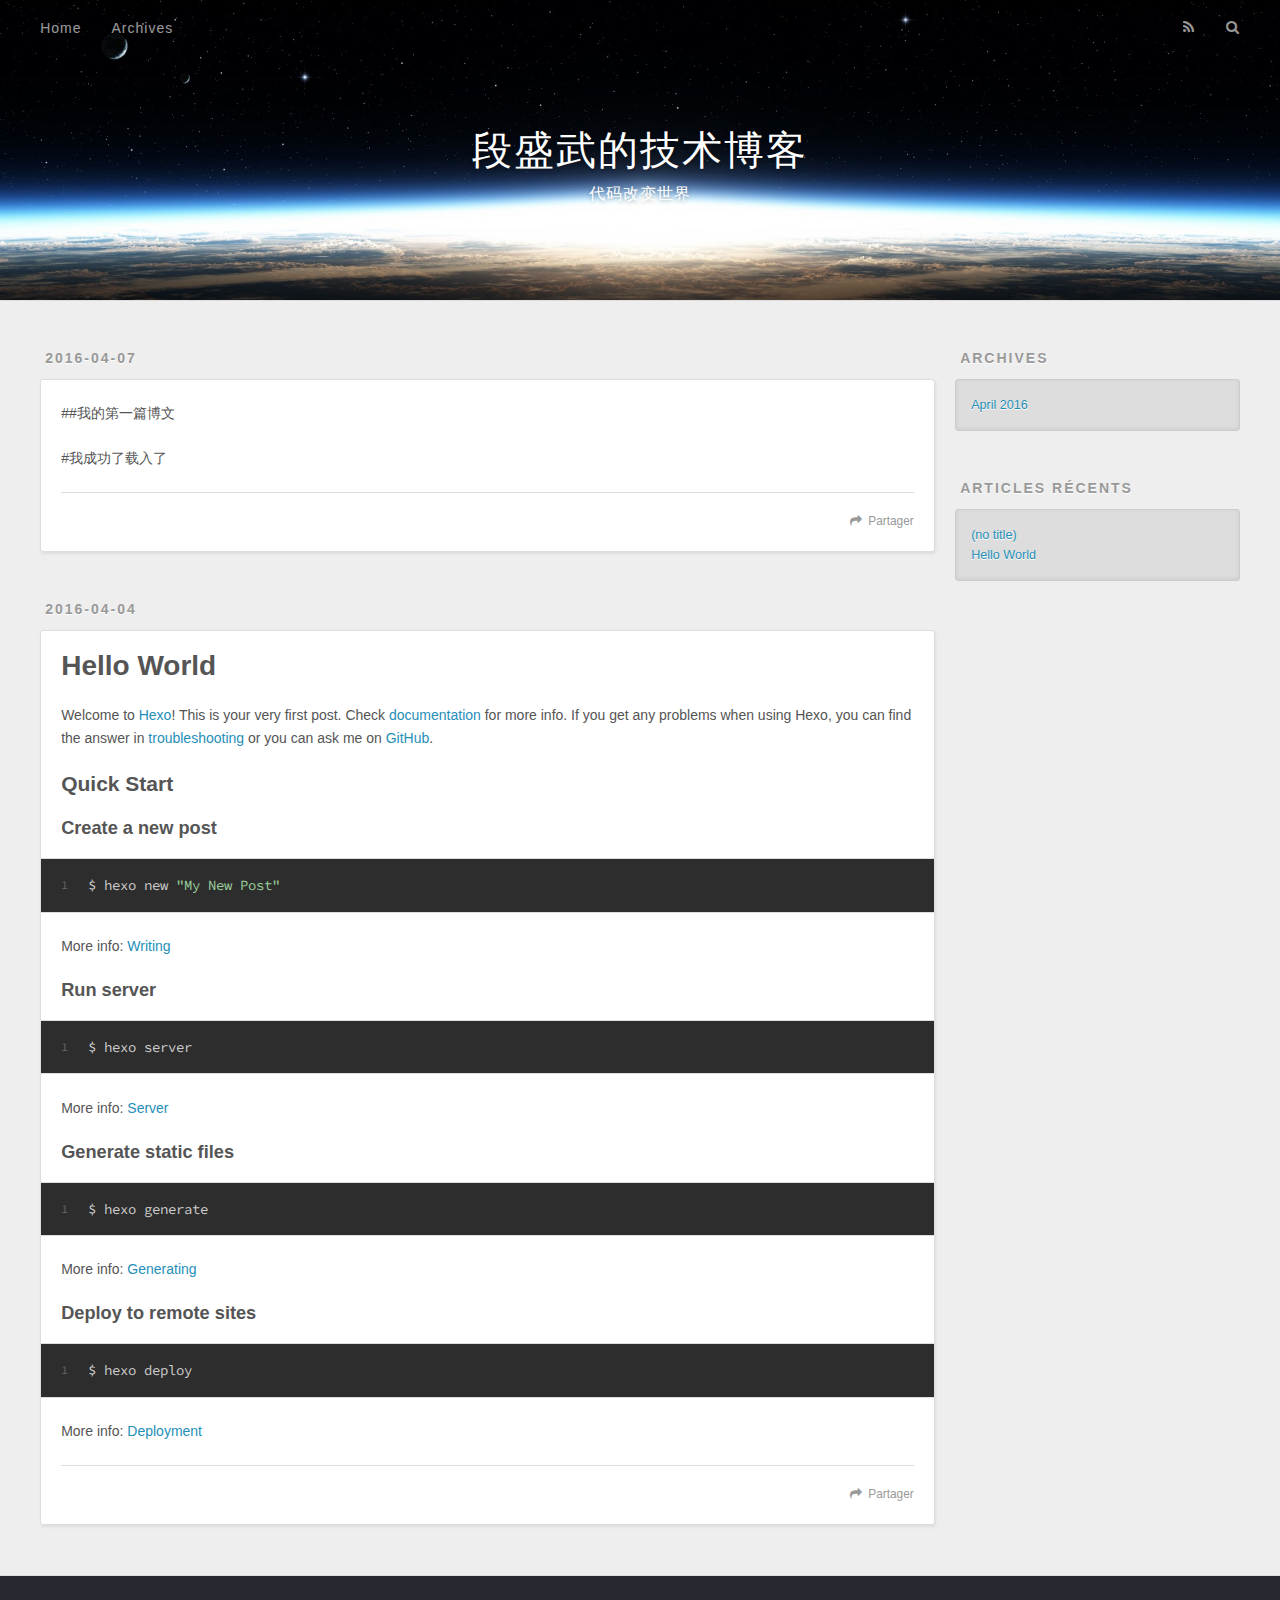
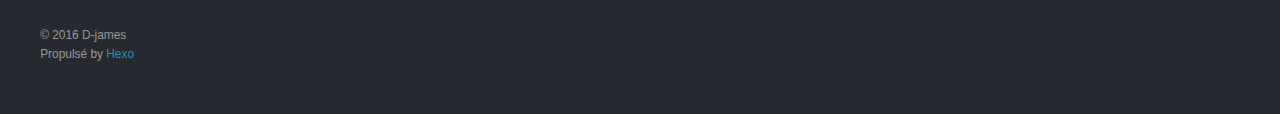
==== index.html @ ab286556 "Site updated: 2016-04-07 16:39:04" ====
<!DOCTYPE html>
<html>
<head>
  <meta charset="utf-8">
  
  <title>段盛武的技术博客</title>
  <meta name="viewport" content="width=device-width, initial-scale=1, maximum-scale=1">
  <meta name="description" content="Talk is cheap. Show me the code">
<meta property="og:type" content="website">
<meta property="og:title" content="段盛武的技术博客">
<meta property="og:url" content="http://yoursite.com/index.html">
<meta property="og:site_name" content="段盛武的技术博客">
<meta property="og:description" content="Talk is cheap. Show me the code">
<meta name="twitter:card" content="summary">
<meta name="twitter:title" content="段盛武的技术博客">
<meta name="twitter:description" content="Talk is cheap. Show me the code">
  
    <link rel="alternate" href="/atom.xml" title="段盛武的技术博客" type="application/atom+xml">
  
  
    <link rel="icon" href="/favicon.png">
  
  
    <link href="//fonts.googleapis.com/css?family=Source+Code+Pro" rel="stylesheet" type="text/css">
  
  <link rel="stylesheet" href="/css/style.css">
  

</head>

<body>
  <div id="container">
    <div id="wrap">
      <header id="header">
  <div id="banner"></div>
  <div id="header-outer" class="outer">
    <div id="header-title" class="inner">
      <h1 id="logo-wrap">
        <a href="/" id="logo">段盛武的技术博客</a>
      </h1>
      
        <h2 id="subtitle-wrap">
          <a href="/" id="subtitle">代码改变世界</a>
        </h2>
      
    </div>
    <div id="header-inner" class="inner">
      <nav id="main-nav">
        <a id="main-nav-toggle" class="nav-icon"></a>
        
          <a class="main-nav-link" href="/">Home</a>
        
          <a class="main-nav-link" href="/archives">Archives</a>
        
      </nav>
      <nav id="sub-nav">
        
          <a id="nav-rss-link" class="nav-icon" href="/atom.xml" title="Flux RSS"></a>
        
        <a id="nav-search-btn" class="nav-icon" title="Rechercher"></a>
      </nav>
      <div id="search-form-wrap">
        <form action="//google.com/search" method="get" accept-charset="UTF-8" class="search-form"><input type="search" name="q" results="0" class="search-form-input" placeholder="Search"><button type="submit" class="search-form-submit">&#xF002;</button><input type="hidden" name="sitesearch" value="http://yoursite.com"></form>
      </div>
    </div>
  </div>
</header>
      <div class="outer">
        <section id="main">
  
    <article id="post-my first" class="article article-type-post" itemscope itemprop="blogPost">
  <div class="article-meta">
    <a href="/2016/04/07/my first/" class="article-date">
  <time datetime="2016-04-07T06:33:28.000Z" itemprop="datePublished">2016-04-07</time>
</a>
    
  </div>
  <div class="article-inner">
    
    
    <div class="article-entry" itemprop="articleBody">
      
        <p>##我的第一篇博文</p>
<p>#我成功了载入了</p>

      
    </div>
    <footer class="article-footer">
      <a data-url="http://yoursite.com/2016/04/07/my first/" data-id="cimq0sgqo000183cnoxwefk7w" class="article-share-link">Partager</a>
      
      
    </footer>
  </div>
  
</article>


  
    <article id="post-hello-world" class="article article-type-post" itemscope itemprop="blogPost">
  <div class="article-meta">
    <a href="/2016/04/04/hello-world/" class="article-date">
  <time datetime="2016-04-04T15:07:35.000Z" itemprop="datePublished">2016-04-04</time>
</a>
    
  </div>
  <div class="article-inner">
    
    
      <header class="article-header">
        
  
    <h1 itemprop="name">
      <a class="article-title" href="/2016/04/04/hello-world/">Hello World</a>
    </h1>
  

      </header>
    
    <div class="article-entry" itemprop="articleBody">
      
        <p>Welcome to <a href="https://hexo.io/" target="_blank" rel="external">Hexo</a>! This is your very first post. Check <a href="https://hexo.io/docs/" target="_blank" rel="external">documentation</a> for more info. If you get any problems when using Hexo, you can find the answer in <a href="https://hexo.io/docs/troubleshooting.html" target="_blank" rel="external">troubleshooting</a> or you can ask me on <a href="https://github.com/hexojs/hexo/issues" target="_blank" rel="external">GitHub</a>.</p>
<h2 id="Quick-Start"><a href="#Quick-Start" class="headerlink" title="Quick Start"></a>Quick Start</h2><h3 id="Create-a-new-post"><a href="#Create-a-new-post" class="headerlink" title="Create a new post"></a>Create a new post</h3><figure class="highlight bash"><table><tr><td class="gutter"><pre><span class="line">1</span><br></pre></td><td class="code"><pre><span class="line">$ hexo new <span class="string">"My New Post"</span></span><br></pre></td></tr></table></figure>
<p>More info: <a href="https://hexo.io/docs/writing.html" target="_blank" rel="external">Writing</a></p>
<h3 id="Run-server"><a href="#Run-server" class="headerlink" title="Run server"></a>Run server</h3><figure class="highlight bash"><table><tr><td class="gutter"><pre><span class="line">1</span><br></pre></td><td class="code"><pre><span class="line">$ hexo server</span><br></pre></td></tr></table></figure>
<p>More info: <a href="https://hexo.io/docs/server.html" target="_blank" rel="external">Server</a></p>
<h3 id="Generate-static-files"><a href="#Generate-static-files" class="headerlink" title="Generate static files"></a>Generate static files</h3><figure class="highlight bash"><table><tr><td class="gutter"><pre><span class="line">1</span><br></pre></td><td class="code"><pre><span class="line">$ hexo generate</span><br></pre></td></tr></table></figure>
<p>More info: <a href="https://hexo.io/docs/generating.html" target="_blank" rel="external">Generating</a></p>
<h3 id="Deploy-to-remote-sites"><a href="#Deploy-to-remote-sites" class="headerlink" title="Deploy to remote sites"></a>Deploy to remote sites</h3><figure class="highlight bash"><table><tr><td class="gutter"><pre><span class="line">1</span><br></pre></td><td class="code"><pre><span class="line">$ hexo deploy</span><br></pre></td></tr></table></figure>
<p>More info: <a href="https://hexo.io/docs/deployment.html" target="_blank" rel="external">Deployment</a></p>

      
    </div>
    <footer class="article-footer">
      <a data-url="http://yoursite.com/2016/04/04/hello-world/" data-id="cimq0sgqi000083cn91x38r91" class="article-share-link">Partager</a>
      
      
    </footer>
  </div>
  
</article>


  

</section>
        
          <aside id="sidebar">
  
    

  
    

  
    
  
    
  <div class="widget-wrap">
    <h3 class="widget-title">Archives</h3>
    <div class="widget">
      <ul class="archive-list"><li class="archive-list-item"><a class="archive-list-link" href="/archives/2016/04/">April 2016</a></li></ul>
    </div>
  </div>


  
    
  <div class="widget-wrap">
    <h3 class="widget-title">Articles récents</h3>
    <div class="widget">
      <ul>
        
          <li>
            <a href="/2016/04/07/my first/">(no title)</a>
          </li>
        
          <li>
            <a href="/2016/04/04/hello-world/">Hello World</a>
          </li>
        
      </ul>
    </div>
  </div>

  
</aside>
        
      </div>
      <footer id="footer">
  
  <div class="outer">
    <div id="footer-info" class="inner">
      &copy; 2016 D-james<br>
      Propulsé by <a href="http://hexo.io/" target="_blank">Hexo</a>
    </div>
  </div>
</footer>
    </div>
    <nav id="mobile-nav">
  
    <a href="/" class="mobile-nav-link">Home</a>
  
    <a href="/archives" class="mobile-nav-link">Archives</a>
  
</nav>
    

<script src="//ajax.googleapis.com/ajax/libs/jquery/2.0.3/jquery.min.js"></script>


  <link rel="stylesheet" href="/fancybox/jquery.fancybox.css">
  <script src="/fancybox/jquery.fancybox.pack.js"></script>


<script src="/js/script.js"></script>

  </div>
</body>
</html>
---- css/style.css ----
body {
  width: 100%;
}
body:before,
body:after {
  content: "";
  display: table;
}
body:after {
  clear: both;
}
html,
body,
div,
span,
applet,
object,
iframe,
h1,
h2,
h3,
h4,
h5,
h6,
p,
blockquote,
pre,
a,
abbr,
acronym,
address,
big,
cite,
code,
del,
dfn,
em,
img,
ins,
kbd,
q,
s,
samp,
small,
strike,
strong,
sub,
sup,
tt,
var,
dl,
dt,
dd,
ol,
ul,
li,
fieldset,
form,
label,
legend,
table,
caption,
tbody,
tfoot,
thead,
tr,
th,
td {
  margin: 0;
  padding: 0;
  border: 0;
  outline: 0;
  font-weight: inherit;
  font-style: inherit;
  font-family: inherit;
  font-size: 100%;
  vertical-align: baseline;
}
body {
  line-height: 1;
  color: #000;
  background: #fff;
}
ol,
ul {
  list-style: none;
}
table {
  border-collapse: separate;
  border-spacing: 0;
  vertical-align: middle;
}
caption,
th,
td {
  text-align: left;
  font-weight: normal;
  vertical-align: middle;
}
a img {
  border: none;
}
input,
button {
  margin: 0;
  padding: 0;
}
input::-moz-focus-inner,
button::-moz-focus-inner {
  border: 0;
  padding: 0;
}
@font-face {
  font-family: FontAwesome;
  font-style: normal;
  font-weight: normal;
  src: url("fonts/fontawesome-webfont.eot?v=#4.0.3");
  src: url("fonts/fontawesome-webfont.eot?#iefix&v=#4.0.3") format("embedded-opentype"), url("fonts/fontawesome-webfont.woff?v=#4.0.3") format("woff"), url("fonts/fontawesome-webfont.ttf?v=#4.0.3") format("truetype"), url("fonts/fontawesome-webfont.svg#fontawesomeregular?v=#4.0.3") format("svg");
}
html,
body,
#container {
  height: 100%;
}
body {
  background: #eee;
  font: 14px "Helvetica Neue", Helvetica, Arial, sans-serif;
  -webkit-text-size-adjust: 100%;
}
.outer {
  max-width: 1220px;
  margin: 0 auto;
  padding: 0 20px;
}
.outer:before,
.outer:after {
  content: "";
  display: table;
}
.outer:after {
  clear: both;
}
.inner {
  display: inline;
  float: left;
  width: 98.33333333333333%;
  margin: 0 0.833333333333333%;
}
.left,
.alignleft {
  float: left;
}
.right,
.alignright {
  float: right;
}
.clear {
  clear: both;
}
#container {
  position: relative;
}
.mobile-nav-on {
  overflow: hidden;
}
#wrap {
  height: 100%;
  width: 100%;
  position: absolute;
  top: 0;
  left: 0;
  -webkit-transition: 0.2s ease-out;
  -moz-transition: 0.2s ease-out;
  -ms-transition: 0.2s ease-out;
  transition: 0.2s ease-out;
  z-index: 1;
  background: #eee;
}
.mobile-nav-on #wrap {
  left: 280px;
}
@media screen and (min-width: 768px) {
  #main {
    display: inline;
    float: left;
    width: 73.33333333333333%;
    margin: 0 0.833333333333333%;
  }
}
.article-date,
.article-category-link,
.archive-year,
.widget-title {
  text-decoration: none;
  text-transform: uppercase;
  letter-spacing: 2px;
  color: #999;
  margin-bottom: 1em;
  margin-left: 5px;
  line-height: 1em;
  text-shadow: 0 1px #fff;
  font-weight: bold;
}
.article-inner,
.archive-article-inner {
  background: #fff;
  -webkit-box-shadow: 1px 2px 3px #ddd;
  box-shadow: 1px 2px 3px #ddd;
  border: 1px solid #ddd;
  -webkit-border-radius: 3px;
  border-radius: 3px;
}
.article-entry h1,
.widget h1 {
  font-size: 2em;
}
.article-entry h2,
.widget h2 {
  font-size: 1.5em;
}
.article-entry h3,
.widget h3 {
  font-size: 1.3em;
}
.article-entry h4,
.widget h4 {
  font-size: 1.2em;
}
.article-entry h5,
.widget h5 {
  font-size: 1em;
}
.article-entry h6,
.widget h6 {
  font-size: 1em;
  color: #999;
}
.article-entry hr,
.widget hr {
  border: 1px dashed #ddd;
}
.article-entry strong,
.widget strong {
  font-weight: bold;
}
.article-entry em,
.widget em,
.article-entry cite,
.widget cite {
  font-style: italic;
}
.article-entry sup,
.widget sup,
.article-entry sub,
.widget sub {
  font-size: 0.75em;
  line-height: 0;
  position: relative;
  vertical-align: baseline;
}
.article-entry sup,
.widget sup {
  top: -0.5em;
}
.article-entry sub,
.widget sub {
  bottom: -0.2em;
}
.article-entry small,
.widget small {
  font-size: 0.85em;
}
.article-entry acronym,
.widget acronym,
.article-entry abbr,
.widget abbr {
  border-bottom: 1px dotted;
}
.article-entry ul,
.widget ul,
.article-entry ol,
.widget ol,
.article-entry dl,
.widget dl {
  margin: 0 20px;
  line-height: 1.6em;
}
.article-entry ul ul,
.widget ul ul,
.article-entry ol ul,
.widget ol ul,
.article-entry ul ol,
.widget ul ol,
.article-entry ol ol,
.widget ol ol {
  margin-top: 0;
  margin-bottom: 0;
}
.article-entry ul,
.widget ul {
  list-style: disc;
}
.article-entry ol,
.widget ol {
  list-style: decimal;
}
.article-entry dt,
.widget dt {
  font-weight: bold;
}
#header {
  height: 300px;
  position: relative;
  border-bottom: 1px solid #ddd;
}
#header:before,
#header:after {
  content: "";
  position: absolute;
  left: 0;
  right: 0;
  height: 40px;
}
#header:before {
  top: 0;
  background: -webkit-linear-gradient(rgba(0,0,0,0.2), transparent);
  background: -moz-linear-gradient(rgba(0,0,0,0.2), transparent);
  background: -ms-linear-gradient(rgba(0,0,0,0.2), transparent);
  background: linear-gradient(rgba(0,0,0,0.2), transparent);
}
#header:after {
  bottom: 0;
  background: -webkit-linear-gradient(transparent, rgba(0,0,0,0.2));
  background: -moz-linear-gradient(transparent, rgba(0,0,0,0.2));
  background: -ms-linear-gradient(transparent, rgba(0,0,0,0.2));
  background: linear-gradient(transparent, rgba(0,0,0,0.2));
}
#header-outer {
  height: 100%;
  position: relative;
}
#header-inner {
  position: relative;
  overflow: hidden;
}
#banner {
  position: absolute;
  top: 0;
  left: 0;
  width: 100%;
  height: 100%;
  background: url("images/banner.jpg") center #000;
  -webkit-background-size: cover;
  -moz-background-size: cover;
  background-size: cover;
  z-index: -1;
}
#header-title {
  text-align: center;
  height: 40px;
  position: absolute;
  top: 50%;
  left: 0;
  margin-top: -20px;
}
#logo,
#subtitle {
  text-decoration: none;
  color: #fff;
  font-weight: 300;
  text-shadow: 0 1px 4px rgba(0,0,0,0.3);
}
#logo {
  font-size: 40px;
  line-height: 40px;
  letter-spacing: 2px;
}
#subtitle {
  font-size: 16px;
  line-height: 16px;
  letter-spacing: 1px;
}
#subtitle-wrap {
  margin-top: 16px;
}
#main-nav {
  float: left;
  margin-left: -15px;
}
.nav-icon,
.main-nav-link {
  float: left;
  color: #fff;
  opacity: 0.6;
  text-decoration: none;
  text-shadow: 0 1px rgba(0,0,0,0.2);
  -webkit-transition: opacity 0.2s;
  -moz-transition: opacity 0.2s;
  -ms-transition: opacity 0.2s;
  transition: opacity 0.2s;
  display: block;
  padding: 20px 15px;
}
.nav-icon:hover,
.main-nav-link:hover {
  opacity: 1;
}
.nav-icon {
  font-family: FontAwesome;
  text-align: center;
  font-size: 14px;
  width: 14px;
  height: 14px;
  padding: 20px 15px;
  position: relative;
  cursor: pointer;
}
.main-nav-link {
  font-weight: 300;
  letter-spacing: 1px;
}
@media screen and (max-width: 479px) {
  .main-nav-link {
    display: none;
  }
}
#main-nav-toggle {
  display: none;
}
#main-nav-toggle:before {
  content: "\f0c9";
}
@media screen and (max-width: 479px) {
  #main-nav-toggle {
    display: block;
  }
}
#sub-nav {
  float: right;
  margin-right: -15px;
}
#nav-rss-link:before {
  content: "\f09e";
}
#nav-search-btn:before {
  content: "\f002";
}
#search-form-wrap {
  position: absolute;
  top: 15px;
  width: 150px;
  height: 30px;
  right: -150px;
  opacity: 0;
  -webkit-transition: 0.2s ease-out;
  -moz-transition: 0.2s ease-out;
  -ms-transition: 0.2s ease-out;
  transition: 0.2s ease-out;
}
#search-form-wrap.on {
  opacity: 1;
  right: 0;
}
@media screen and (max-width: 479px) {
  #search-form-wrap {
    width: 100%;
    right: -100%;
  }
}
.search-form {
  position: absolute;
  top: 0;
  left: 0;
  right: 0;
  background: #fff;
  padding: 5px 15px;
  -webkit-border-radius: 15px;
  border-radius: 15px;
  -webkit-box-shadow: 0 0 10px rgba(0,0,0,0.3);
  box-shadow: 0 0 10px rgba(0,0,0,0.3);
}
.search-form-input {
  border: none;
  background: none;
  color: #555;
  width: 100%;
  font: 13px "Helvetica Neue", Helvetica, Arial, sans-serif;
  outline: none;
}
.search-form-input::-webkit-search-results-decoration,
.search-form-input::-webkit-search-cancel-button {
  -webkit-appearance: none;
}
.search-form-submit {
  position: absolute;
  top: 50%;
  right: 10px;
  margin-top: -7px;
  font: 13px FontAwesome;
  border: none;
  background: none;
  color: #bbb;
  cursor: pointer;
}
.search-form-submit:hover,
.search-form-submit:focus {
  color: #777;
}
.article {
  margin: 50px 0;
}
.article-inner {
  overflow: hidden;
}
.article-meta:before,
.article-meta:after {
  content: "";
  display: table;
}
.article-meta:after {
  clear: both;
}
.article-date {
  float: left;
}
.article-category {
  float: left;
  line-height: 1em;
  color: #ccc;
  text-shadow: 0 1px #fff;
  margin-left: 8px;
}
.article-category:before {
  content: "\2022";
}
.article-category-link {
  margin: 0 12px 1em;
}
.article-header {
  padding: 20px 20px 0;
}
.article-title {
  text-decoration: none;
  font-size: 2em;
  font-weight: bold;
  color: #555;
  line-height: 1.1em;
  -webkit-transition: color 0.2s;
  -moz-transition: color 0.2s;
  -ms-transition: color 0.2s;
  transition: color 0.2s;
}
a.article-title:hover {
  color: #258fb8;
}
.article-entry {
  color: #555;
  padding: 0 20px;
}
.article-entry:before,
.article-entry:after {
  content: "";
  display: table;
}
.article-entry:after {
  clear: both;
}
.article-entry p,
.article-entry table {
  line-height: 1.6em;
  margin: 1.6em 0;
}
.article-entry h1,
.article-entry h2,
.article-entry h3,
.article-entry h4,
.article-entry h5,
.article-entry h6 {
  font-weight: bold;
}
.article-entry h1,
.article-entry h2,
.article-entry h3,
.article-entry h4,
.article-entry h5,
.article-entry h6 {
  line-height: 1.1em;
  margin: 1.1em 0;
}
.article-entry a {
  color: #258fb8;
  text-decoration: none;
}
.article-entry a:hover {
  text-decoration: underline;
}
.article-entry ul,
.article-entry ol,
.article-entry dl {
  margin-top: 1.6em;
  margin-bottom: 1.6em;
}
.article-entry img,
.article-entry video {
  max-width: 100%;
  height: auto;
  display: block;
  margin: auto;
}
.article-entry iframe {
  border: none;
}
.article-entry table {
  width: 100%;
  border-collapse: collapse;
  border-spacing: 0;
}
.article-entry th {
  font-weight: bold;
  border-bottom: 3px solid #ddd;
  padding-bottom: 0.5em;
}
.article-entry td {
  border-bottom: 1px solid #ddd;
  padding: 10px 0;
}
.article-entry blockquote {
  font-family: Georgia, "Times New Roman", serif;
  font-size: 1.4em;
  margin: 1.6em 20px;
  text-align: center;
}
.article-entry blockquote footer {
  font-size: 14px;
  margin: 1.6em 0;
  font-family: "Helvetica Neue", Helvetica, Arial, sans-serif;
}
.article-entry blockquote footer cite:before {
  content: "—";
  padding: 0 0.5em;
}
.article-entry .pullquote {
  text-align: left;
  width: 45%;
  margin: 0;
}
.article-entry .pullquote.left {
  margin-left: 0.5em;
  margin-right: 1em;
}
.article-entry .pullquote.right {
  margin-right: 0.5em;
  margin-left: 1em;
}
.article-entry .caption {
  color: #999;
  display: block;
  font-size: 0.9em;
  margin-top: 0.5em;
  position: relative;
  text-align: center;
}
.article-entry .video-container {
  position: relative;
  padding-top: 56.25%;
  height: 0;
  overflow: hidden;
}
.article-entry .video-container iframe,
.article-entry .video-container object,
.article-entry .video-container embed {
  position: absolute;
  top: 0;
  left: 0;
  width: 100%;
  height: 100%;
  margin-top: 0;
}
.article-more-link a {
  display: inline-block;
  line-height: 1em;
  padding: 6px 15px;
  -webkit-border-radius: 15px;
  border-radius: 15px;
  background: #eee;
  color: #999;
  text-shadow: 0 1px #fff;
  text-decoration: none;
}
.article-more-link a:hover {
  background: #258fb8;
  color: #fff;
  text-decoration: none;
  text-shadow: 0 1px #1e7293;
}
.article-footer {
  font-size: 0.85em;
  line-height: 1.6em;
  border-top: 1px solid #ddd;
  padding-top: 1.6em;
  margin: 0 20px 20px;
}
.article-footer:before,
.article-footer:after {
  content: "";
  display: table;
}
.article-footer:after {
  clear: both;
}
.article-footer a {
  color: #999;
  text-decoration: none;
}
.article-footer a:hover {
  color: #555;
}
.article-tag-list-item {
  float: left;
  margin-right: 10px;
}
.article-tag-list-link:before {
  content: "#";
}
.article-comment-link {
  float: right;
}
.article-comment-link:before {
  content: "\f075";
  font-family: FontAwesome;
  padding-right: 8px;
}
.article-share-link {
  cursor: pointer;
  float: right;
  margin-left: 20px;
}
.article-share-link:before {
  content: "\f064";
  font-family: FontAwesome;
  padding-right: 6px;
}
#article-nav {
  position: relative;
}
#article-nav:before,
#article-nav:after {
  content: "";
  display: table;
}
#article-nav:after {
  clear: both;
}
@media screen and (min-width: 768px) {
  #article-nav {
    margin: 50px 0;
  }
  #article-nav:before {
    width: 8px;
    height: 8px;
    position: absolute;
    top: 50%;
    left: 50%;
    margin-top: -4px;
    margin-left: -4px;
    content: "";
    -webkit-border-radius: 50%;
    border-radius: 50%;
    background: #ddd;
    -webkit-box-shadow: 0 1px 2px #fff;
    box-shadow: 0 1px 2px #fff;
  }
}
.article-nav-link-wrap {
  text-decoration: none;
  text-shadow: 0 1px #fff;
  color: #999;
  -webkit-box-sizing: border-box;
  -moz-box-sizing: border-box;
  box-sizing: border-box;
  margin-top: 50px;
  text-align: center;
  display: block;
}
.article-nav-link-wrap:hover {
  color: #555;
}
@media screen and (min-width: 768px) {
  .article-nav-link-wrap {
    width: 50%;
    margin-top: 0;
  }
}
@media screen and (min-width: 768px) {
  #article-nav-newer {
    float: left;
    text-align: right;
    padding-right: 20px;
  }
}
@media screen and (min-width: 768px) {
  #article-nav-older {
    float: right;
    text-align: left;
    padding-left: 20px;
  }
}
.article-nav-caption {
  text-transform: uppercase;
  letter-spacing: 2px;
  color: #ddd;
  line-height: 1em;
  font-weight: bold;
}
#article-nav-newer .article-nav-caption {
  margin-right: -2px;
}
.article-nav-title {
  font-size: 0.85em;
  line-height: 1.6em;
  margin-top: 0.5em;
}
.article-share-box {
  position: absolute;
  display: none;
  background: #fff;
  -webkit-box-shadow: 1px 2px 10px rgba(0,0,0,0.2);
  box-shadow: 1px 2px 10px rgba(0,0,0,0.2);
  -webkit-border-radius: 3px;
  border-radius: 3px;
  margin-left: -145px;
  overflow: hidden;
  z-index: 1;
}
.article-share-box.on {
  display: block;
}
.article-share-input {
  width: 100%;
  background: none;
  -webkit-box-sizing: border-box;
  -moz-box-sizing: border-box;
  box-sizing: border-box;
  font: 14px "Helvetica Neue", Helvetica, Arial, sans-serif;
  padding: 0 15px;
  color: #555;
  outline: none;
  border: 1px solid #ddd;
  -webkit-border-radius: 3px 3px 0 0;
  border-radius: 3px 3px 0 0;
  height: 36px;
  line-height: 36px;
}
.article-share-links {
  background: #eee;
}
.article-share-links:before,
.article-share-links:after {
  content: "";
  display: table;
}
.article-share-links:after {
  clear: both;
}
.article-share-twitter,
.article-share-facebook,
.article-share-pinterest,
.article-share-google {
  width: 50px;
  height: 36px;
  display: block;
  float: left;
  position: relative;
  color: #999;
  text-shadow: 0 1px #fff;
}
.article-share-twitter:before,
.article-share-facebook:before,
.article-share-pinterest:before,
.article-share-google:before {
  font-size: 20px;
  font-family: FontAwesome;
  width: 20px;
  height: 20px;
  position: absolute;
  top: 50%;
  left: 50%;
  margin-top: -10px;
  margin-left: -10px;
  text-align: center;
}
.article-share-twitter:hover,
.article-share-facebook:hover,
.article-share-pinterest:hover,
.article-share-google:hover {
  color: #fff;
}
.article-share-twitter:before {
  content: "\f099";
}
.article-share-twitter:hover {
  background: #00aced;
  text-shadow: 0 1px #008abe;
}
.article-share-facebook:before {
  content: "\f09a";
}
.article-share-facebook:hover {
  background: #3b5998;
  text-shadow: 0 1px #2f477a;
}
.article-share-pinterest:before {
  content: "\f0d2";
}
.article-share-pinterest:hover {
  background: #cb2027;
  text-shadow: 0 1px #a21a1f;
}
.article-share-google:before {
  content: "\f0d5";
}
.article-share-google:hover {
  background: #dd4b39;
  text-shadow: 0 1px #be3221;
}
.article-gallery {
  background: #000;
  position: relative;
}
.article-gallery-photos {
  position: relative;
  overflow: hidden;
}
.article-gallery-img {
  display: none;
  max-width: 100%;
}
.article-gallery-img:first-child {
  display: block;
}
.article-gallery-img.loaded {
  position: absolute;
  display: block;
}
.article-gallery-img img {
  display: block;
  max-width: 100%;
  margin: 0 auto;
}
#comments {
  background: #fff;
  -webkit-box-shadow: 1px 2px 3px #ddd;
  box-shadow: 1px 2px 3px #ddd;
  padding: 20px;
  border: 1px solid #ddd;
  -webkit-border-radius: 3px;
  border-radius: 3px;
  margin: 50px 0;
}
#comments a {
  color: #258fb8;
}
.archives-wrap {
  margin: 50px 0;
}
.archives:before,
.archives:after {
  content: "";
  display: table;
}
.archives:after {
  clear: both;
}
.archive-year-wrap {
  margin-bottom: 1em;
}
.archives {
  -webkit-column-gap: 10px;
  -moz-column-gap: 10px;
  column-gap: 10px;
}
@media screen and (min-width: 480px) and (max-width: 767px) {
  .archives {
    -webkit-column-count: 2;
    -moz-column-count: 2;
    column-count: 2;
  }
}
@media screen and (min-width: 768px) {
  .archives {
    -webkit-column-count: 3;
    -moz-column-count: 3;
    column-count: 3;
  }
}
.archive-article {
  -webkit-column-break-inside: avoid;
  page-break-inside: avoid;
  overflow: hidden;
  break-inside: avoid-column;
}
.archive-article-inner {
  padding: 10px;
  margin-bottom: 15px;
}
.archive-article-title {
  text-decoration: none;
  font-weight: bold;
  color: #555;
  -webkit-transition: color 0.2s;
  -moz-transition: color 0.2s;
  -ms-transition: color 0.2s;
  transition: color 0.2s;
  line-height: 1.6em;
}
.archive-article-title:hover {
  color: #258fb8;
}
.archive-article-footer {
  margin-top: 1em;
}
.archive-article-date {
  color: #999;
  text-decoration: none;
  font-size: 0.85em;
  line-height: 1em;
  margin-bottom: 0.5em;
  display: block;
}
#page-nav {
  margin: 50px auto;
  background: #fff;
  -webkit-box-shadow: 1px 2px 3px #ddd;
  box-shadow: 1px 2px 3px #ddd;
  border: 1px solid #ddd;
  -webkit-border-radius: 3px;
  border-radius: 3px;
  text-align: center;
  color: #999;
  overflow: hidden;
}
#page-nav:before,
#page-nav:after {
  content: "";
  display: table;
}
#page-nav:after {
  clear: both;
}
#page-nav a,
#page-nav span {
  padding: 10px 20px;
  line-height: 1;
  height: 2ex;
}
#page-nav a {
  color: #999;
  text-decoration: none;
}
#page-nav a:hover {
  background: #999;
  color: #fff;
}
#page-nav .prev {
  float: left;
}
#page-nav .next {
  float: right;
}
#page-nav .page-number {
  display: inline-block;
}
@media screen and (max-width: 479px) {
  #page-nav .page-number {
    display: none;
  }
}
#page-nav .current {
  color: #555;
  font-weight: bold;
}
#page-nav .space {
  color: #ddd;
}
#footer {
  background: #262a30;
  padding: 50px 0;
  border-top: 1px solid #ddd;
  color: #999;
}
#footer a {
  color: #258fb8;
  text-decoration: none;
}
#footer a:hover {
  text-decoration: underline;
}
#footer-info {
  line-height: 1.6em;
  font-size: 0.85em;
}
.article-entry pre,
.article-entry .highlight {
  background: #2d2d2d;
  margin: 0 -20px;
  padding: 15px 20px;
  border-style: solid;
  border-color: #ddd;
  border-width: 1px 0;
  overflow: auto;
  color: #ccc;
  line-height: 22.400000000000002px;
}
.article-entry .highlight .gutter pre,
.article-entry .gist .gist-file .gist-data .line-numbers {
  color: #666;
  font-size: 0.85em;
}
.article-entry pre,
.article-entry code {
  font-family: "Source Code Pro", Consolas, Monaco, Menlo, Consolas, monospace;
}
.article-entry code {
  background: #eee;
  text-shadow: 0 1px #fff;
  padding: 0 0.3em;
}
.article-entry pre code {
  background: none;
  text-shadow: none;
  padding: 0;
}
.article-entry .highlight pre {
  border: none;
  margin: 0;
  padding: 0;
}
.article-entry .highlight table {
  margin: 0;
  width: auto;
}
.article-entry .highlight td {
  border: none;
  padding: 0;
}
.article-entry .highlight figcaption {
  font-size: 0.85em;
  color: #999;
  line-height: 1em;
  margin-bottom: 1em;
}
.article-entry .highlight figcaption:before,
.article-entry .highlight figcaption:after {
  content: "";
  display: table;
}
.article-entry .highlight figcaption:after {
  clear: both;
}
.article-entry .highlight figcaption a {
  float: right;
}
.article-entry .highlight .gutter pre {
  text-align: right;
  padding-right: 20px;
}
.article-entry .highlight .line {
  height: 22.400000000000002px;
}
.article-entry .highlight .line.marked {
  background: #515151;
}
.article-entry .gist {
  margin: 0 -20px;
  border-style: solid;
  border-color: #ddd;
  border-width: 1px 0;
  background: #2d2d2d;
  padding: 15px 20px 15px 0;
}
.article-entry .gist .gist-file {
  border: none;
  font-family: "Source Code Pro", Consolas, Monaco, Menlo, Consolas, monospace;
  margin: 0;
}
.article-entry .gist .gist-file .gist-data {
  background: none;
  border: none;
}
.article-entry .gist .gist-file .gist-data .line-numbers {
  background: none;
  border: none;
  padding: 0 20px 0 0;
}
.article-entry .gist .gist-file .gist-data .line-data {
  padding: 0 !important;
}
.article-entry .gist .gist-file .highlight {
  margin: 0;
  padding: 0;
  border: none;
}
.article-entry .gist .gist-file .gist-meta {
  background: #2d2d2d;
  color: #999;
  font: 0.85em "Helvetica Neue", Helvetica, Arial, sans-serif;
  text-shadow: 0 0;
  padding: 0;
  margin-top: 1em;
  margin-left: 20px;
}
.article-entry .gist .gist-file .gist-meta a {
  color: #258fb8;
  font-weight: normal;
}
.article-entry .gist .gist-file .gist-meta a:hover {
  text-decoration: underline;
}
pre .comment,
pre .title {
  color: #999;
}
pre .variable,
pre .attribute,
pre .tag,
pre .regexp,
pre .ruby .constant,
pre .xml .tag .title,
pre .xml .pi,
pre .xml .doctype,
pre .html .doctype,
pre .css .id,
pre .css .class,
pre .css .pseudo {
  color: #f2777a;
}
pre .number,
pre .preprocessor,
pre .built_in,
pre .literal,
pre .params,
pre .constant {
  color: #f99157;
}
pre .class,
pre .ruby .class .title,
pre .css .rules .attribute {
  color: #9c9;
}
pre .string,
pre .value,
pre .inheritance,
pre .header,
pre .ruby .symbol,
pre .xml .cdata {
  color: #9c9;
}
pre .css .hexcolor {
  color: #6cc;
}
pre .function,
pre .python .decorator,
pre .python .title,
pre .ruby .function .title,
pre .ruby .title .keyword,
pre .perl .sub,
pre .javascript .title,
pre .coffeescript .title {
  color: #69c;
}
pre .keyword,
pre .javascript .function {
  color: #c9c;
}
@media screen and (max-width: 479px) {
  #mobile-nav {
    position: absolute;
    top: 0;
    left: 0;
    width: 280px;
    height: 100%;
    background: #191919;
    border-right: 1px solid #fff;
  }
}
@media screen and (max-width: 479px) {
  .mobile-nav-link {
    display: block;
    color: #999;
    text-decoration: none;
    padding: 15px 20px;
    font-weight: bold;
  }
  .mobile-nav-link:hover {
    color: #fff;
  }
}
@media screen and (min-width: 768px) {
  #sidebar {
    display: inline;
    float: left;
    width: 23.333333333333332%;
    margin: 0 0.833333333333333%;
  }
}
.widget-wrap {
  margin: 50px 0;
}
.widget {
  color: #777;
  text-shadow: 0 1px #fff;
  background: #ddd;
  -webkit-box-shadow: 0 -1px 4px #ccc inset;
  box-shadow: 0 -1px 4px #ccc inset;
  border: 1px solid #ccc;
  padding: 15px;
  -webkit-border-radius: 3px;
  border-radius: 3px;
}
.widget a {
  color: #258fb8;
  text-decoration: none;
}
.widget a:hover {
  text-decoration: underline;
}
.widget ul ul,
.widget ol ul,
.widget dl ul,
.widget ul ol,
.widget ol ol,
.widget dl ol,
.widget ul dl,
.widget ol dl,
.widget dl dl {
  margin-left: 15px;
  list-style: disc;
}
.widget {
  line-height: 1.6em;
  word-wrap: break-word;
  font-size: 0.9em;
}
.widget ul,
.widget ol {
  list-style: none;
  margin: 0;
}
.widget ul ul,
.widget ol ul,
.widget ul ol,
.widget ol ol {
  margin: 0 20px;
}
.widget ul ul,
.widget ol ul {
  list-style: disc;
}
.widget ul ol,
.widget ol ol {
  list-style: decimal;
}
.category-list-count,
.tag-list-count,
.archive-list-count {
  padding-left: 5px;
  color: #999;
  font-size: 0.85em;
}
.category-list-count:before,
.tag-list-count:before,
.archive-list-count:before {
  content: "(";
}
.category-list-count:after,
.tag-list-count:after,
.archive-list-count:after {
  content: ")";
}
.tagcloud a {
  margin-right: 5px;
  display: inline-block;
}
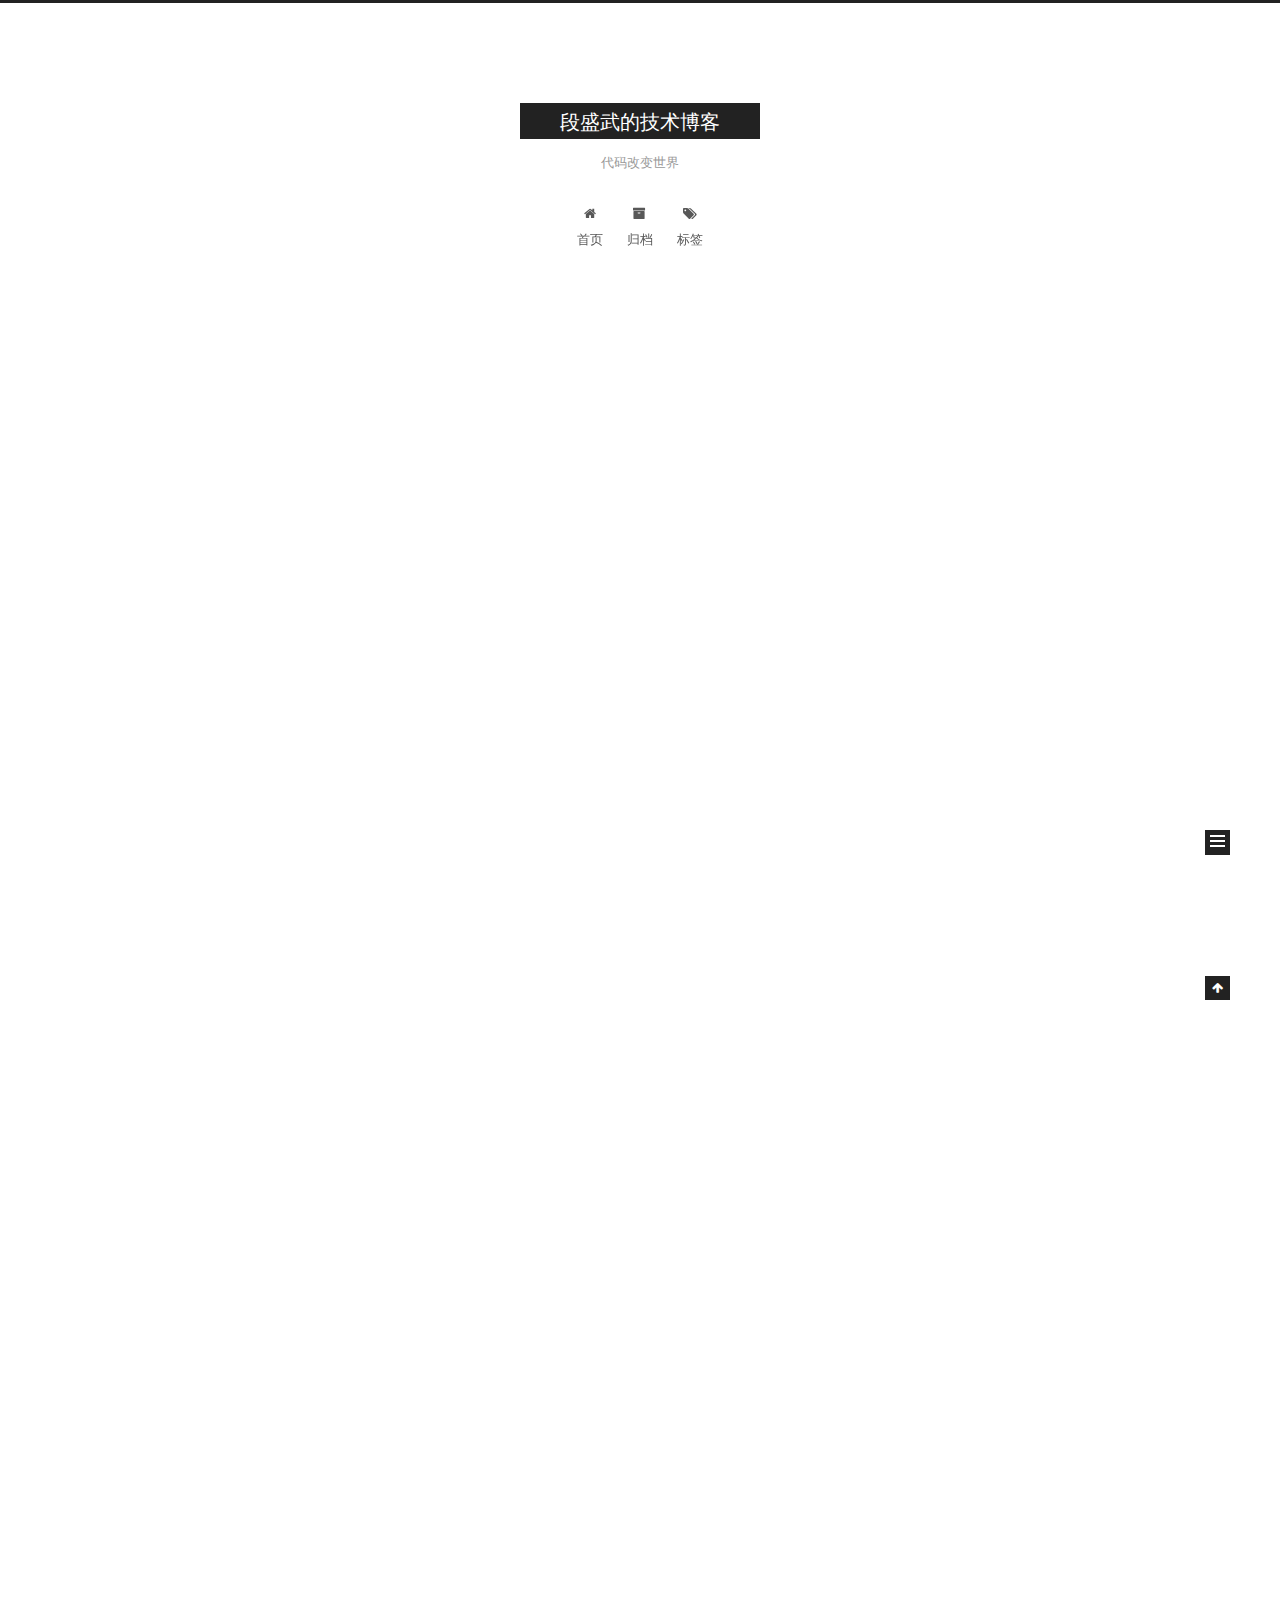
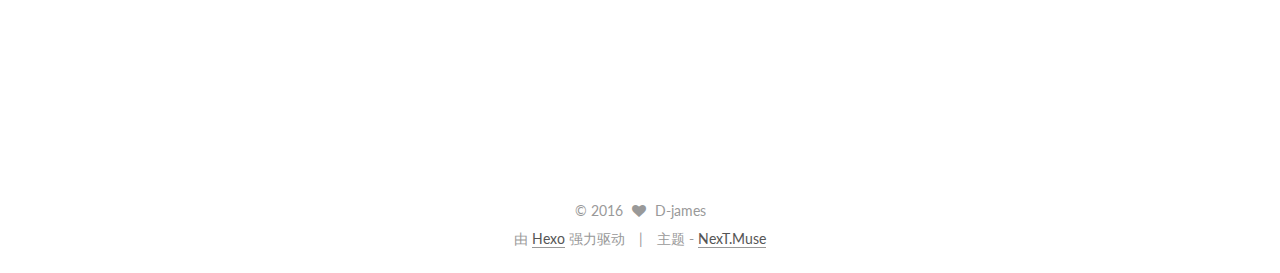
==== commit 580a7638: "Site updated: 2016-04-07 17:35:01" ====
--- a/index.html
+++ b/index.html
@@ -1,11 +1,63 @@
-<!DOCTYPE html>
-<html>
+<!doctype html>
+
+
+
+  
+
+
+<html class="theme-next muse use-motion">
 <head>
-  <meta charset="utf-8">
-  
-  <title>段盛武的技术博客</title>
-  <meta name="viewport" content="width=device-width, initial-scale=1, maximum-scale=1">
-  <meta name="description" content="Talk is cheap. Show me the code">
+  <meta charset="UTF-8"/>
+<meta http-equiv="X-UA-Compatible" content="IE=edge,chrome=1" />
+<meta name="viewport" content="width=device-width, initial-scale=1, maximum-scale=1"/>
+
+
+
+<meta http-equiv="Cache-Control" content="no-transform" />
+<meta http-equiv="Cache-Control" content="no-siteapp" />
+
+
+
+
+
+
+
+
+
+
+
+
+  <link href="/vendors/fancybox/source/jquery.fancybox.css?v=2.1.5" rel="stylesheet" type="text/css"/>
+
+
+
+
+  <link href="//fonts.googleapis.com/css?family=Lato:300,400,700,400italic&subset=latin,latin-ext" rel="stylesheet" type="text/css">
+
+
+
+<link href="/vendors/font-awesome/css/font-awesome.min.css?v=4.4.0" rel="stylesheet" type="text/css" />
+
+<link href="/css/main.css?v=0.5.0" rel="stylesheet" type="text/css" />
+
+
+  <meta name="keywords" content="Hexo, NexT" />
+
+
+
+
+
+
+
+
+  <link rel="shortcut icon" type="image/x-icon" href="/favicon.ico?v=0.5.0" />
+
+
+
+
+
+
+<meta name="description" content="Talk is cheap. Show me the code">
 <meta property="og:type" content="website">
 <meta property="og:title" content="段盛武的技术博客">
 <meta property="og:url" content="http://yoursite.com/index.html">
@@ -14,111 +66,284 @@
 <meta name="twitter:card" content="summary">
 <meta name="twitter:title" content="段盛武的技术博客">
 <meta name="twitter:description" content="Talk is cheap. Show me the code">
-  
-    <link rel="alternate" href="/atom.xml" title="段盛武的技术博客" type="application/atom+xml">
-  
-  
-    <link rel="icon" href="/favicon.png">
-  
-  
-    <link href="//fonts.googleapis.com/css?family=Source+Code+Pro" rel="stylesheet" type="text/css">
-  
-  <link rel="stylesheet" href="/css/style.css">
-  
-
+
+
+
+<script type="text/javascript" id="hexo.configuration">
+  var NexT = window.NexT || {};
+  var CONFIG = {
+    scheme: 'Muse',
+    sidebar: {"position":"left","display":"post"},
+    fancybox: true,
+    motion: true,
+    duoshuo: {
+      userId: 0,
+      author: '博主'
+    }
+  };
+</script>
+
+  <title> 段盛武的技术博客 </title>
 </head>
 
-<body>
-  <div id="container">
-    <div id="wrap">
-      <header id="header">
-  <div id="banner"></div>
-  <div id="header-outer" class="outer">
-    <div id="header-title" class="inner">
-      <h1 id="logo-wrap">
-        <a href="/" id="logo">段盛武的技术博客</a>
-      </h1>
-      
-        <h2 id="subtitle-wrap">
-          <a href="/" id="subtitle">代码改变世界</a>
-        </h2>
-      
-    </div>
-    <div id="header-inner" class="inner">
-      <nav id="main-nav">
-        <a id="main-nav-toggle" class="nav-icon"></a>
-        
-          <a class="main-nav-link" href="/">Home</a>
-        
-          <a class="main-nav-link" href="/archives">Archives</a>
-        
-      </nav>
-      <nav id="sub-nav">
-        
-          <a id="nav-rss-link" class="nav-icon" href="/atom.xml" title="Flux RSS"></a>
-        
-        <a id="nav-search-btn" class="nav-icon" title="Rechercher"></a>
-      </nav>
-      <div id="search-form-wrap">
-        <form action="//google.com/search" method="get" accept-charset="UTF-8" class="search-form"><input type="search" name="q" results="0" class="search-form-input" placeholder="Search"><button type="submit" class="search-form-submit">&#xF002;</button><input type="hidden" name="sitesearch" value="http://yoursite.com"></form>
-      </div>
-    </div>
+<body itemscope itemtype="http://schema.org/WebPage" lang="zh-Hans">
+
+  
+
+
+
+
+
+
+
+
+
+
+  
+  
+    
+  
+
+  <div class="container one-collumn sidebar-position-left 
+   page-home 
+ ">
+    <div class="headband"></div>
+
+    <header id="header" class="header" itemscope itemtype="http://schema.org/WPHeader">
+      <div class="header-inner"><div class="site-meta ">
+  
+
+  <div class="custom-logo-site-title">
+    <a href="/"  class="brand" rel="start">
+      <span class="logo-line-before"><i></i></span>
+      <span class="site-title">段盛武的技术博客</span>
+      <span class="logo-line-after"><i></i></span>
+    </a>
   </div>
-</header>
-      <div class="outer">
-        <section id="main">
-  
-    <article id="post-my first" class="article article-type-post" itemscope itemprop="blogPost">
-  <div class="article-meta">
-    <a href="/2016/04/07/my first/" class="article-date">
-  <time datetime="2016-04-07T06:33:28.000Z" itemprop="datePublished">2016-04-07</time>
-</a>
-    
-  </div>
-  <div class="article-inner">
-    
-    
-    <div class="article-entry" itemprop="articleBody">
-      
-        <p>##我的第一篇博文</p>
+  <p class="site-subtitle">代码改变世界</p>
+</div>
+
+<div class="site-nav-toggle">
+  <button>
+    <span class="btn-bar"></span>
+    <span class="btn-bar"></span>
+    <span class="btn-bar"></span>
+  </button>
+</div>
+
+<nav class="site-nav">
+  
+
+  
+    <ul id="menu" class="menu">
+      
+        
+        <li class="menu-item menu-item-home">
+          <a href="/" rel="section">
+            
+              <i class="menu-item-icon fa fa-home fa-fw"></i> <br />
+            
+            首页
+          </a>
+        </li>
+      
+        
+        <li class="menu-item menu-item-archives">
+          <a href="/archives" rel="section">
+            
+              <i class="menu-item-icon fa fa-archive fa-fw"></i> <br />
+            
+            归档
+          </a>
+        </li>
+      
+        
+        <li class="menu-item menu-item-tags">
+          <a href="/tags" rel="section">
+            
+              <i class="menu-item-icon fa fa-tags fa-fw"></i> <br />
+            
+            标签
+          </a>
+        </li>
+      
+
+      
+    </ul>
+  
+
+  
+</nav>
+
+ </div>
+    </header>
+
+    <main id="main" class="main">
+      <div class="main-inner">
+        <div class="content-wrap">
+          <div id="content" class="content">
+            
+  <section id="posts" class="posts-expand">
+    
+      
+
+  
+  
+
+  
+  
+  
+
+  <article class="post post-type-normal " itemscope itemtype="http://schema.org/Article">
+
+    
+      <header class="post-header">
+
+        
+        
+          <h1 class="post-title" itemprop="name headline">
+            
+            
+              
+                
+                <a class="post-title-link" href="/2016/04/07/my first/" itemprop="url">
+                  未命名
+                </a>
+              
+            
+          </h1>
+        
+
+        <div class="post-meta">
+          <span class="post-time">
+            <span class="post-meta-item-icon">
+              <i class="fa fa-calendar-o"></i>
+            </span>
+            <span class="post-meta-item-text">发表于</span>
+            <time itemprop="dateCreated" datetime="2016-04-07T14:33:28+08:00" content="2016-04-07">
+              2016-04-07
+            </time>
+          </span>
+
+          
+
+          
+            
+          
+
+          
+
+          
+          
+
+        </div>
+      </header>
+    
+
+
+    <div class="post-body" itemprop="articleBody">
+
+      
+      
+
+      
+        
+          
+            <p>##我的第一篇博文</p>
 <p>#我成功了载入了</p>
 
-      
-    </div>
-    <footer class="article-footer">
-      <a data-url="http://yoursite.com/2016/04/07/my first/" data-id="cimq0sgqo000183cnoxwefk7w" class="article-share-link">Partager</a>
-      
+          
+        
+      
+    </div>
+    
+    <div>
+      
+    </div>
+
+    <div>
+      
+    </div>
+
+    <footer class="post-footer">
+      
+
+      
+
+      
+      
+        <div class="post-eof"></div>
       
     </footer>
-  </div>
-  
-</article>
-
-
-  
-    <article id="post-hello-world" class="article article-type-post" itemscope itemprop="blogPost">
-  <div class="article-meta">
-    <a href="/2016/04/04/hello-world/" class="article-date">
-  <time datetime="2016-04-04T15:07:35.000Z" itemprop="datePublished">2016-04-04</time>
-</a>
-    
-  </div>
-  <div class="article-inner">
-    
-    
-      <header class="article-header">
-        
-  
-    <h1 itemprop="name">
-      <a class="article-title" href="/2016/04/04/hello-world/">Hello World</a>
-    </h1>
-  
-
+  </article>
+
+
+    
+      
+
+  
+  
+
+  
+  
+  
+
+  <article class="post post-type-normal " itemscope itemtype="http://schema.org/Article">
+
+    
+      <header class="post-header">
+
+        
+        
+          <h1 class="post-title" itemprop="name headline">
+            
+            
+              
+                
+                <a class="post-title-link" href="/2016/04/04/hello-world/" itemprop="url">
+                  Hello World
+                </a>
+              
+            
+          </h1>
+        
+
+        <div class="post-meta">
+          <span class="post-time">
+            <span class="post-meta-item-icon">
+              <i class="fa fa-calendar-o"></i>
+            </span>
+            <span class="post-meta-item-text">发表于</span>
+            <time itemprop="dateCreated" datetime="2016-04-04T23:07:35+08:00" content="2016-04-04">
+              2016-04-04
+            </time>
+          </span>
+
+          
+
+          
+            
+          
+
+          
+
+          
+          
+
+        </div>
       </header>
     
-    <div class="article-entry" itemprop="articleBody">
-      
-        <p>Welcome to <a href="https://hexo.io/" target="_blank" rel="external">Hexo</a>! This is your very first post. Check <a href="https://hexo.io/docs/" target="_blank" rel="external">documentation</a> for more info. If you get any problems when using Hexo, you can find the answer in <a href="https://hexo.io/docs/troubleshooting.html" target="_blank" rel="external">troubleshooting</a> or you can ask me on <a href="https://github.com/hexojs/hexo/issues" target="_blank" rel="external">GitHub</a>.</p>
+
+
+    <div class="post-body" itemprop="articleBody">
+
+      
+      
+
+      
+        
+          
+            <p>Welcome to <a href="https://hexo.io/" target="_blank" rel="external">Hexo</a>! This is your very first post. Check <a href="https://hexo.io/docs/" target="_blank" rel="external">documentation</a> for more info. If you get any problems when using Hexo, you can find the answer in <a href="https://hexo.io/docs/troubleshooting.html" target="_blank" rel="external">troubleshooting</a> or you can ask me on <a href="https://github.com/hexojs/hexo/issues" target="_blank" rel="external">GitHub</a>.</p>
 <h2 id="Quick-Start"><a href="#Quick-Start" class="headerlink" title="Quick Start"></a>Quick Start</h2><h3 id="Create-a-new-post"><a href="#Create-a-new-post" class="headerlink" title="Create a new post"></a>Create a new post</h3><figure class="highlight bash"><table><tr><td class="gutter"><pre><span class="line">1</span><br></pre></td><td class="code"><pre><span class="line">$ hexo new <span class="string">"My New Post"</span></span><br></pre></td></tr></table></figure>
 <p>More info: <a href="https://hexo.io/docs/writing.html" target="_blank" rel="external">Writing</a></p>
 <h3 id="Run-server"><a href="#Run-server" class="headerlink" title="Run server"></a>Run server</h3><figure class="highlight bash"><table><tr><td class="gutter"><pre><span class="line">1</span><br></pre></td><td class="code"><pre><span class="line">$ hexo server</span><br></pre></td></tr></table></figure>
@@ -128,92 +353,208 @@
 <h3 id="Deploy-to-remote-sites"><a href="#Deploy-to-remote-sites" class="headerlink" title="Deploy to remote sites"></a>Deploy to remote sites</h3><figure class="highlight bash"><table><tr><td class="gutter"><pre><span class="line">1</span><br></pre></td><td class="code"><pre><span class="line">$ hexo deploy</span><br></pre></td></tr></table></figure>
 <p>More info: <a href="https://hexo.io/docs/deployment.html" target="_blank" rel="external">Deployment</a></p>
 
-      
-    </div>
-    <footer class="article-footer">
-      <a data-url="http://yoursite.com/2016/04/04/hello-world/" data-id="cimq0sgqi000083cn91x38r91" class="article-share-link">Partager</a>
-      
+          
+        
+      
+    </div>
+    
+    <div>
+      
+    </div>
+
+    <div>
+      
+    </div>
+
+    <footer class="post-footer">
+      
+
+      
+
+      
+      
+        <div class="post-eof"></div>
       
     </footer>
+  </article>
+
+
+    
+  </section>
+
+  
+
+
+          </div>
+          
+
+
+          
+
+        </div>
+        
+          
+  
+  <div class="sidebar-toggle">
+    <div class="sidebar-toggle-line-wrap">
+      <span class="sidebar-toggle-line sidebar-toggle-line-first"></span>
+      <span class="sidebar-toggle-line sidebar-toggle-line-middle"></span>
+      <span class="sidebar-toggle-line sidebar-toggle-line-last"></span>
+    </div>
   </div>
-  
-</article>
-
-
-  
-
-</section>
-        
-          <aside id="sidebar">
-  
-    
-
-  
-    
-
-  
-    
-  
-    
-  <div class="widget-wrap">
-    <h3 class="widget-title">Archives</h3>
-    <div class="widget">
-      <ul class="archive-list"><li class="archive-list-item"><a class="archive-list-link" href="/archives/2016/04/">April 2016</a></li></ul>
+
+  <aside id="sidebar" class="sidebar">
+    <div class="sidebar-inner">
+
+      
+
+      
+
+      <section class="site-overview sidebar-panel  sidebar-panel-active ">
+        <div class="site-author motion-element" itemprop="author" itemscope itemtype="http://schema.org/Person">
+          <img class="site-author-image" itemprop="image"
+               src="/images/default_avatar.jpg"
+               alt="D-james" />
+          <p class="site-author-name" itemprop="name">D-james</p>
+          <p class="site-description motion-element" itemprop="description">Talk is cheap. Show me the code</p>
+        </div>
+        <nav class="site-state motion-element">
+          <div class="site-state-item site-state-posts">
+            <a href="/archives">
+              <span class="site-state-item-count">2</span>
+              <span class="site-state-item-name">日志</span>
+            </a>
+          </div>
+
+          
+
+          
+
+        </nav>
+
+        
+
+        <div class="links-of-author motion-element">
+          
+        </div>
+
+        
+        
+
+        
+        <div class="links-of-blogroll motion-element">
+          
+        </div>
+
+      </section>
+
+      
+
+    </div>
+  </aside>
+
+
+        
+      </div>
+    </main>
+
+    <footer id="footer" class="footer">
+      <div class="footer-inner">
+        <div class="copyright" >
+  
+  &copy; 
+  <span itemprop="copyrightYear">2016</span>
+  <span class="with-love">
+    <i class="fa fa-heart"></i>
+  </span>
+  <span class="author" itemprop="copyrightHolder">D-james</span>
+</div>
+
+<div class="powered-by">
+  由 <a class="theme-link" href="http://hexo.io">Hexo</a> 强力驱动
+</div>
+
+<div class="theme-info">
+  主题 -
+  <a class="theme-link" href="https://github.com/iissnan/hexo-theme-next">
+    NexT.Muse
+  </a>
+</div>
+
+
+
+      </div>
+    </footer>
+
+    <div class="back-to-top">
+      <i class="fa fa-arrow-up"></i>
     </div>
   </div>
 
-
-  
-    
-  <div class="widget-wrap">
-    <h3 class="widget-title">Articles récents</h3>
-    <div class="widget">
-      <ul>
-        
-          <li>
-            <a href="/2016/04/07/my first/">(no title)</a>
-          </li>
-        
-          <li>
-            <a href="/2016/04/04/hello-world/">Hello World</a>
-          </li>
-        
-      </ul>
-    </div>
-  </div>
-
-  
-</aside>
-        
-      </div>
-      <footer id="footer">
-  
-  <div class="outer">
-    <div id="footer-info" class="inner">
-      &copy; 2016 D-james<br>
-      Propulsé by <a href="http://hexo.io/" target="_blank">Hexo</a>
-    </div>
-  </div>
-</footer>
-    </div>
-    <nav id="mobile-nav">
-  
-    <a href="/" class="mobile-nav-link">Home</a>
-  
-    <a href="/archives" class="mobile-nav-link">Archives</a>
-  
-</nav>
-    
-
-<script src="//ajax.googleapis.com/ajax/libs/jquery/2.0.3/jquery.min.js"></script>
-
-
-  <link rel="stylesheet" href="/fancybox/jquery.fancybox.css">
-  <script src="/fancybox/jquery.fancybox.pack.js"></script>
-
-
-<script src="/js/script.js"></script>
-
-  </div>
+  
+
+
+  
+
+
+
+
+<script type="text/javascript">
+  if (Object.prototype.toString.call(window.Promise) !== '[object Function]') {
+    window.Promise = null;
+  }
+</script>
+
+
+  <script type="text/javascript" src="/vendors/jquery/index.js?v=2.1.3"></script>
+
+  <script type="text/javascript" src="/vendors/fastclick/lib/fastclick.min.js?v=1.0.6"></script>
+
+  <script type="text/javascript" src="/vendors/jquery_lazyload/jquery.lazyload.js?v=1.9.7"></script>
+
+  <script type="text/javascript" src="/vendors/velocity/velocity.min.js"></script>
+
+  <script type="text/javascript" src="/vendors/velocity/velocity.ui.min.js"></script>
+
+  <script type="text/javascript" src="/vendors/fancybox/source/jquery.fancybox.pack.js"></script>
+
+
+  
+
+
+  <script type="text/javascript" src="/js/src/utils.js?v=0.5.0"></script>
+
+  <script type="text/javascript" src="/js/src/motion.js?v=0.5.0"></script>
+
+
+
+  
+  
+
+  
+
+  
+
+
+  <script type="text/javascript" src="/js/src/bootstrap.js?v=0.5.0"></script>
+
+
+
+  
+
+
+
+  
+
+
+
+  
+  
+  
+
+  
+
+  
+
 </body>
-</html>+</html>
--- a/css/main.css
+++ b/css/main.css
@@ -0,0 +1,2150 @@
+/* normalize.css v3.0.2 | MIT License | git.io/normalize */
+html {
+  font-family: sans-serif; /* 1 */
+  -ms-text-size-adjust: 100%; /* 2 */
+  -webkit-text-size-adjust: 100%; /* 2 */
+}
+body {
+  margin: 0;
+}
+article,
+aside,
+details,
+figcaption,
+figure,
+footer,
+header,
+hgroup,
+main,
+menu,
+nav,
+section,
+summary {
+  display: block;
+}
+audio,
+canvas,
+progress,
+video {
+  display: inline-block; /* 1 */
+  vertical-align: baseline; /* 2 */
+}
+audio:not([controls]) {
+  display: none;
+  height: 0;
+}
+[hidden],
+template {
+  display: none;
+}
+a {
+  background-color: transparent;
+}
+a:active,
+a:hover {
+  outline: 0;
+}
+abbr[title] {
+  border-bottom: 1px dotted;
+}
+b,
+strong {
+  font-weight: bold;
+}
+dfn {
+  font-style: italic;
+}
+h1 {
+  font-size: 2em;
+  margin: 0.67em 0;
+}
+mark {
+  background: #ff0;
+  color: #000;
+}
+small {
+  font-size: 80%;
+}
+sub,
+sup {
+  font-size: 75%;
+  line-height: 0;
+  position: relative;
+  vertical-align: baseline;
+}
+sup {
+  top: -0.5em;
+}
+sub {
+  bottom: -0.25em;
+}
+img {
+  border: 0;
+}
+svg:not(:root) {
+  overflow: hidden;
+}
+figure {
+  margin: 1em 40px;
+}
+hr {
+  -moz-box-sizing: content-box;
+  box-sizing: content-box;
+  height: 0;
+}
+pre {
+  overflow: auto;
+}
+code,
+kbd,
+pre,
+samp {
+  font-family: monospace, monospace;
+  font-size: 1em;
+}
+button,
+input,
+optgroup,
+select,
+textarea {
+  color: inherit; /* 1 */
+  font: inherit; /* 2 */
+  margin: 0; /* 3 */
+}
+button {
+  overflow: visible;
+}
+button,
+select {
+  text-transform: none;
+}
+button,
+html input[type="button"],
+input[type="reset"],
+input[type="submit"] {
+  -webkit-appearance: button; /* 2 */
+  cursor: pointer; /* 3 */
+}
+button[disabled],
+html input[disabled] {
+  cursor: default;
+}
+button::-moz-focus-inner,
+input::-moz-focus-inner {
+  border: 0;
+  padding: 0;
+}
+input {
+  line-height: normal;
+}
+input[type="checkbox"],
+input[type="radio"] {
+  box-sizing: border-box; /* 1 */
+  padding: 0; /* 2 */
+}
+input[type="number"]::-webkit-inner-spin-button,
+input[type="number"]::-webkit-outer-spin-button {
+  height: auto;
+}
+input[type="search"] {
+  -webkit-appearance: textfield; /* 1 */
+  -moz-box-sizing: content-box;
+  -webkit-box-sizing: content-box; /* 2 */
+  box-sizing: content-box;
+}
+input[type="search"]::-webkit-search-cancel-button,
+input[type="search"]::-webkit-search-decoration {
+  -webkit-appearance: none;
+}
+fieldset {
+  border: 1px solid #c0c0c0;
+  margin: 0 2px;
+  padding: 0.35em 0.625em 0.75em;
+}
+legend {
+  border: 0; /* 1 */
+  padding: 0; /* 2 */
+}
+textarea {
+  overflow: auto;
+}
+optgroup {
+  font-weight: bold;
+}
+table {
+  border-collapse: collapse;
+  border-spacing: 0;
+}
+td,
+th {
+  padding: 0;
+}
+::selection {
+  background: #262a30;
+  color: #fff;
+}
+body {
+  position: relative;
+  font-family: Lato, "PingFang SC", "Microsoft YaHei", sans-serif;
+  font-size: 14px;
+  line-height: 2;
+  color: #555;
+  background: #fff;
+}
+@media (max-width: 767px) {
+  body {
+    padding-right: 0 !important;
+  }
+}
+@media (min-width: 768px) and (max-width: 991px) {
+  body {
+    padding-right: 0 !important;
+  }
+}
+@media (min-width: 1600px) {
+  body {
+    font-size: 16px;
+  }
+}
+h1,
+h2,
+h3,
+h4,
+h5,
+h6 {
+  margin: 0;
+  padding: 0;
+  font-weight: bold;
+  line-height: 1.5;
+  font-family: Lato, "PingFang SC", "Microsoft YaHei", sans-serif;
+}
+h2,
+h3,
+h4,
+h5,
+h6 {
+  margin: 20px 0 15px;
+}
+h1 {
+  font-size: 22px;
+}
+@media (max-width: 767px) {
+  h1 {
+    font-size: 18px;
+  }
+}
+h2 {
+  font-size: 20px;
+}
+@media (max-width: 767px) {
+  h2 {
+    font-size: 16px;
+  }
+}
+h3 {
+  font-size: 18px;
+}
+@media (max-width: 767px) {
+  h3 {
+    font-size: 14px;
+  }
+}
+h4 {
+  font-size: 16px;
+}
+@media (max-width: 767px) {
+  h4 {
+    font-size: 12px;
+  }
+}
+h5 {
+  font-size: 14px;
+}
+@media (max-width: 767px) {
+  h5 {
+    font-size: 10px;
+  }
+}
+h6 {
+  font-size: 12px;
+}
+@media (max-width: 767px) {
+  h6 {
+    font-size: 8px;
+  }
+}
+p {
+  margin: 0 0 25px 0;
+}
+a {
+  color: #555;
+  text-decoration: none;
+  border-bottom: 1px solid #999;
+  word-wrap: break-word;
+}
+a:hover {
+  color: #222;
+  border-bottom-color: #222;
+}
+ul {
+  list-style: none;
+}
+blockquote {
+  margin: 0;
+  padding: 0;
+}
+img {
+  display: block;
+  margin: auto;
+  max-width: 100%;
+  height: auto;
+}
+hr {
+  margin: 40px 0;
+  height: 3px;
+  border: none;
+  background-color: #ddd;
+  background-image: repeating-linear-gradient(-45deg, #fff, #fff 4px, transparent 4px, transparent 8px);
+}
+blockquote {
+  padding: 0 15px;
+  color: #666;
+  border-left: 4px solid #ddd;
+}
+blockquote cite::before {
+  content: "-";
+  padding: 0 5px;
+}
+dt {
+  font-weight: 700;
+}
+dd {
+  margin: 0;
+  padding: 0;
+}
+.text-left {
+  text-align: left;
+}
+.text-center {
+  text-align: center;
+}
+.text-right {
+  text-align: right;
+}
+.text-justify {
+  text-align: justify;
+}
+.text-nowrap {
+  white-space: nowrap;
+}
+.text-lowercase {
+  text-transform: lowercase;
+}
+.text-uppercase {
+  text-transform: uppercase;
+}
+.text-capitalize {
+  text-transform: capitalize;
+}
+.center-block {
+  display: block;
+  margin-left: auto;
+  margin-right: auto;
+}
+.clearfix:before,
+.clearfix:after {
+  content: " ";
+  display: table;
+}
+.clearfix:after {
+  clear: both;
+}
+.pullquote {
+  width: 45%;
+}
+.pullquote.left {
+  float: left;
+  margin-left: 5px;
+  margin-right: 10px;
+}
+.pullquote.right {
+  float: right;
+  margin-left: 10px;
+  margin-right: 5px;
+}
+.highlight table,
+.gist table {
+  width: auto;
+}
+.highlight table td,
+.gist table td {
+  border: none;
+}
+.highlight a,
+.gist a {
+  color: #222 !important;
+  text-decoration: none !important;
+}
+.affix.affix.affix {
+  position: fixed;
+}
+.translation {
+  margin-top: -20px;
+  font-size: 14px;
+  color: #999;
+}
+.scrollbar-measure {
+  width: 100px;
+  height: 100px;
+  overflow: scroll;
+  position: absolute;
+  top: -9999px;
+}
+.use-motion .motion-element {
+  opacity: 0;
+}
+#local-search-input {
+  padding: 3px;
+  border: none;
+  text-indent: 14px;
+  border-radius: 0;
+  width: 140px;
+  outline: none;
+  border-bottom: 1px solid #999;
+  background: inherit;
+  opacity: 0.5;
+}
+#local-search-input:focus {
+  opacity: 1;
+}
+.search-icon {
+  position: absolute;
+  top: 9px;
+}
+table {
+  margin: 20px 0;
+  width: 100%;
+  border-collapse: collapse;
+  border-spacing: 0;
+  border: 1px solid #ddd;
+  font-size: 14px;
+  table-layout: fixed;
+  word-wrap: break-word;
+}
+table>tbody>tr:nth-of-type(odd) {
+  background-color: #f9f9f9;
+}
+table>tbody>tr:hover {
+  background-color: #f5f5f5;
+}
+caption,
+th,
+td {
+  padding: 8px;
+  text-align: left;
+  vertical-align: middle;
+  font-weight: normal;
+}
+th,
+td {
+  border-bottom: 3px solid #ddd;
+  border-right: 1px solid #eee;
+}
+th {
+  padding-bottom: 10px;
+  font-weight: 700;
+}
+td {
+  border-bottom-width: 1px;
+}
+html,
+body {
+  height: 100%;
+}
+.container {
+  position: relative;
+  min-height: 100%;
+}
+.header-inner {
+  margin: 0 auto;
+  padding: 100px 0 70px;
+  width: 700px;
+}
+@media (min-width: 1600px) {
+  .container .header-inner {
+    width: 900px;
+  }
+}
+.main {
+  padding-bottom: 150px;
+}
+.main-inner {
+  margin: 0 auto;
+  width: 700px;
+}
+@media (min-width: 1600px) {
+  .container .main-inner {
+    width: 900px;
+  }
+}
+.footer {
+  position: absolute;
+  left: 0;
+  bottom: 0;
+  width: 100%;
+  min-height: 50px;
+}
+.footer-inner {
+  box-sizing: border-box;
+  margin: 20px auto;
+  width: 700px;
+}
+@media (min-width: 1600px) {
+  .container .footer-inner {
+    width: 900px;
+  }
+}
+pre,
+.highlight {
+  overflow: auto;
+  margin: 20px 0;
+  padding: 15px;
+  font-size: 13px;
+  color: #4d4d4c;
+  background: #f7f7f7;
+  line-height: 1.6;
+}
+pre,
+code {
+  font-family: "Input Mono", "PT Mono", Consolas, Monaco, Menlo, monospace;
+}
+code {
+  padding: 2px 4px;
+  word-break: break-all;
+  color: #555;
+  background: #eee;
+  border-radius: 4px;
+  font-size: 13px;
+}
+pre code {
+  padding: 0;
+  color: #4d4d4c;
+  background: none;
+  text-shadow: none;
+}
+.highlight pre {
+  border: none;
+  margin: 0;
+  padding: 1px;
+}
+.highlight table {
+  margin: 0;
+  width: auto;
+  border: none;
+}
+.highlight td {
+  border: none;
+  padding: 0;
+}
+.highlight figcaption {
+  font-size: 0.85em;
+  color: #8e908c;
+  line-height: 1em;
+  margin-bottom: 1em;
+}
+.highlight figcaption:before,
+.highlight figcaption:after {
+  content: " ";
+  display: table;
+}
+.highlight figcaption:after {
+  clear: both;
+}
+.highlight figcaption a {
+  float: right;
+}
+.highlight .gutter pre {
+  color: #666;
+  text-align: right;
+  padding-right: 20px;
+}
+.highlight .line {
+  height: 20px;
+}
+pre .comment {
+  color: #8e908c;
+}
+pre .variable,
+pre .attribute,
+pre .tag,
+pre .regexp,
+pre .ruby .constant,
+pre .xml .tag .title,
+pre .xml .pi,
+pre .xml .doctype,
+pre .html .doctype,
+pre .css .id,
+pre .css .class,
+pre .css .pseudo {
+  color: #c82829;
+}
+pre .number,
+pre .preprocessor,
+pre .built_in,
+pre .literal,
+pre .params,
+pre .constant,
+pre .command {
+  color: #f5871f;
+}
+pre .ruby .class .title,
+pre .css .rules .attribute,
+pre .string,
+pre .value,
+pre .inheritance,
+pre .header,
+pre .ruby .symbol,
+pre .xml .cdata,
+pre .special,
+pre .number,
+pre .formula {
+  color: #718c00;
+}
+pre .title,
+pre .css .hexcolor {
+  color: #3e999f;
+}
+pre .function,
+pre .python .decorator,
+pre .python .title,
+pre .ruby .function .title,
+pre .ruby .title .keyword,
+pre .perl .sub,
+pre .javascript .title,
+pre .coffeescript .title {
+  color: #4271ae;
+}
+pre .keyword,
+pre .javascript .function {
+  color: #8959a8;
+}
+.full-image.full-image.full-image {
+  border: none;
+  max-width: 100%;
+  width: auto;
+  margin: 20px auto;
+}
+@media (min-width: 992px) {
+  .full-image.full-image.full-image {
+    max-width: none;
+    width: 126%;
+    margin: 0 -13%;
+  }
+}
+.blockquote-center,
+.page-home .post-type-quote blockquote,
+.page-post-detail .post-type-quote blockquote {
+  position: relative;
+  margin: 40px 0;
+  padding: 0;
+  border-left: none;
+  text-align: center;
+}
+.blockquote-center::before,
+.page-home .post-type-quote blockquote::before,
+.page-post-detail .post-type-quote blockquote::before,
+.blockquote-center::after,
+.page-home .post-type-quote blockquote::after,
+.page-post-detail .post-type-quote blockquote::after {
+  position: absolute;
+  content: ' ';
+  display: block;
+  width: 100%;
+  height: 24px;
+  opacity: 0.2;
+  background-repeat: no-repeat;
+  background-position: 0 -6px;
+  background-size: 22px 22px;
+}
+.blockquote-center::before,
+.page-home .post-type-quote blockquote::before,
+.page-post-detail .post-type-quote blockquote::before {
+  top: -20px;
+  background-image: url("../images/quote-l.svg");
+  border-top: 1px solid #ccc;
+}
+.blockquote-center::after,
+.page-home .post-type-quote blockquote::after,
+.page-post-detail .post-type-quote blockquote::after {
+  bottom: -20px;
+  background-image: url("../images/quote-r.svg");
+  border-bottom: 1px solid #ccc;
+  background-position: 100% 8px;
+}
+.blockquote-center p,
+.page-home .post-type-quote blockquote p,
+.page-post-detail .post-type-quote blockquote p,
+.blockquote-center div,
+.page-home .post-type-quote blockquote div,
+.page-post-detail .post-type-quote blockquote div {
+  text-align: center;
+}
+.post .post-body .group-picture img {
+  box-sizing: border-box;
+  padding: 0 3px;
+  border: none;
+}
+.post .group-picture-row {
+  overflow: hidden;
+  margin-top: 6px;
+}
+.post .group-picture-row:first-child {
+  margin-top: 0;
+}
+.post .group-picture-column {
+  float: left;
+}
+.page-post-detail .post-body .group-picture-column {
+  float: none;
+  margin-top: 10px;
+  width: auto !important;
+}
+.page-post-detail .post-body .group-picture-column img {
+  margin: 0 auto;
+}
+.page-archive .group-picture-container {
+  overflow: hidden;
+}
+.page-archive .group-picture-row {
+  float: left;
+}
+.page-archive .group-picture-row:first-child {
+  margin-top: 6px;
+}
+.page-archive .group-picture-column {
+  max-width: 150px;
+  max-height: 150px;
+}
+.btn {
+  display: inline-block;
+  padding: 0 20px;
+  font-size: 14px;
+  color: #fff;
+  background: #222;
+  border: 2px solid #222;
+  text-decoration: none;
+  border-radius: 0;
+  transition-property: background-color;
+  transition-duration: 0.2s;
+  transition-timing-function: ease-in-out;
+  transition-delay: 0s;
+}
+.btn:hover,
+.post-more-link .btn:hover {
+  border-color: #222;
+  color: #222;
+  background: #fff;
+}
+.btn-bar {
+  display: block;
+  width: 22px;
+  height: 2px;
+  background: #555;
+  border-radius: 1px;
+}
+.btn-bar+.btn-bar {
+  margin-top: 4px;
+}
+.pagination {
+  margin: 120px 0 40px;
+  text-align: center;
+  border-top: 1px solid #eee;
+}
+.page-number-basic,
+.pagination .prev,
+.pagination .next,
+.pagination .page-number,
+.pagination .space {
+  display: inline-block;
+  position: relative;
+  top: -1px;
+  margin: 0 10px;
+  padding: 0 10px;
+  line-height: 30px;
+}
+@media (max-width: 767px) {
+  .page-number-basic,
+  .pagination .prev,
+  .pagination .next,
+  .pagination .page-number,
+  .pagination .space {
+    margin: 0 5px;
+  }
+}
+.pagination .prev,
+.pagination .next,
+.pagination .page-number {
+  border-bottom: 0;
+  border-top: 1px solid #eee;
+  transition-property: border-color;
+  transition-duration: 0.2s;
+  transition-timing-function: ease-in-out;
+  transition-delay: 0s;
+}
+.pagination .prev:hover,
+.pagination .next:hover,
+.pagination .page-number:hover {
+  border-top-color: #222;
+}
+.pagination .space {
+  padding: 0;
+  margin: 0;
+}
+.pagination .prev {
+  margin-left: 0;
+}
+.pagination .next {
+  margin-right: 0;
+}
+.pagination .page-number.current {
+  color: #fff;
+  background: #ccc;
+  border-top-color: #ccc;
+}
+@media (max-width: 767px) {
+  .pagination {
+    border-top: none;
+  }
+  .pagination .prev,
+  .pagination .next,
+  .pagination .page-number {
+    margin-bottom: 10px;
+    border-top: 0;
+    border-bottom: 1px solid #eee;
+  }
+  .pagination .prev:hover,
+  .pagination .next:hover,
+  .pagination .page-number:hover {
+    border-bottom-color: #222;
+  }
+}
+.comments {
+  margin: 60px 20px 0;
+}
+.tag-cloud {
+  text-align: center;
+}
+.tag-cloud a {
+  display: inline-block;
+  margin: 10px;
+}
+.back-to-top {
+  box-sizing: border-box;
+  position: fixed;
+  bottom: -100px;
+  right: 50px;
+  z-index: 1050;
+  padding: 0 6px;
+  width: 25px;
+  background: #222;
+  font-size: 12px;
+  opacity: 1;
+  color: #fff;
+  cursor: pointer;
+  text-align: center;
+  -webkit-transform: translateZ(0);
+  transition-property: bottom;
+  transition-duration: 0.2s;
+  transition-timing-function: ease-in-out;
+  transition-delay: 0s;
+}
+@media (max-width: 767px) {
+  .back-to-top {
+    display: none;
+  }
+}
+@media (min-width: 768px) and (max-width: 991px) {
+  .back-to-top {
+    display: none;
+  }
+}
+.back-to-top.back-to-top-on {
+  bottom: 19px;
+}
+.header {
+  background: #fff;
+}
+.header-inner {
+  position: relative;
+}
+.headband {
+  height: 3px;
+  background: #222;
+}
+.site-meta {
+  margin: 0;
+  text-align: center;
+}
+@media (max-width: 767px) {
+  .site-meta {
+    text-align: center;
+  }
+}
+.brand {
+  position: relative;
+  display: inline-block;
+  padding: 0 40px;
+  color: #fff;
+  background: #222;
+  border-bottom: none;
+  font-family: Lato, "PingFang SC", "Microsoft YaHei", sans-serif;
+}
+.brand:hover {
+  color: #fff;
+}
+.logo {
+  display: inline-block;
+  margin-right: 5px;
+  line-height: 36px;
+  vertical-align: top;
+}
+.site-title {
+  display: inline-block;
+  vertical-align: top;
+  line-height: 36px;
+  font-size: 20px;
+  font-weight: normal;
+}
+.site-subtitle {
+  margin-top: 10px;
+  font-size: 13px;
+  color: #999;
+}
+.use-motion .brand {
+  opacity: 0;
+}
+.use-motion .logo,
+.use-motion .site-title,
+.use-motion .site-subtitle {
+  opacity: 0;
+  position: relative;
+  top: -10px;
+}
+.site-nav-toggle {
+  display: none;
+  position: absolute;
+  top: 10px;
+  left: 10px;
+}
+@media (max-width: 767px) {
+  .site-nav-toggle {
+    display: block;
+  }
+}
+.site-nav-toggle button {
+  margin-top: 2px;
+  padding: 9px 10px;
+  background: transparent;
+  border: none;
+}
+@media (max-width: 767px) {
+  .site-nav {
+    display: none;
+    margin: 0 -10px;
+    padding: 0 10px;
+    clear: both;
+    border-top: 1px solid #ddd;
+  }
+}
+@media (min-width: 768px) and (max-width: 991px) {
+  .site-nav {
+    display: block !important;
+  }
+}
+@media (min-width: 992px) {
+  .site-nav {
+    display: block !important;
+  }
+}
+.menu {
+  margin-top: 20px;
+  padding-left: 0;
+  text-align: center;
+}
+.menu .menu-item {
+  display: inline-block;
+  margin: 0 10px;
+}
+@media screen and (max-width: 767px) {
+  .menu .menu-item {
+    margin-top: 10px;
+  }
+}
+.menu .menu-item a {
+  display: block;
+  font-size: 13px;
+  text-transform: capitalize;
+  line-height: inherit;
+  border-bottom: 1px solid transparent;
+  transition-property: border-color;
+  transition-duration: 0.2s;
+  transition-timing-function: ease-in-out;
+  transition-delay: 0s;
+}
+.menu .menu-item a:hover {
+  border-bottom-color: #222;
+}
+.menu .menu-item .fa {
+  margin-right: 5px;
+}
+.use-motion .menu-item {
+  opacity: 0;
+}
+@media (max-width: 767px) {
+  .post-body {
+    word-break: break-all;
+  }
+}
+.post-body .fancybox img {
+  display: block !important;
+  margin: 0 auto;
+  cursor: pointer;
+  cursor: zoom-in;
+  cursor: -webkit-zoom-in;
+}
+.post-body .image-caption,
+.post-body .figure .caption {
+  margin: 10px auto 15px;
+  text-align: center;
+  font-size: 14px;
+  color: #999;
+  font-weight: bold;
+  line-height: 1;
+}
+.post-sticky-flag {
+  display: inline-block;
+  font-size: 16px;
+  -ms-transform: rotate(30deg);
+  transform: rotate(30deg);
+}
+.posts-expand {
+  padding-top: 40px;
+}
+@media (max-width: 767px) {
+  .posts-expand {
+    margin: 0 20px;
+  }
+  .post-body pre,
+  .post-body .highlight {
+    padding: 10px;
+  }
+  .post-body pre .gutter pre,
+  .post-body .highlight .gutter pre {
+    padding-right: 10px;
+  }
+}
+@media (min-width: 992px) {
+  .posts-expand .post-body {
+    text-align: justify;
+  }
+}
+.posts-expand .post-body h2,
+.posts-expand .post-body h3,
+.posts-expand .post-body h4,
+.posts-expand .post-body h5,
+.posts-expand .post-body h6 {
+  padding-top: 10px;
+}
+.posts-expand .post-body h2 .header-anchor,
+.posts-expand .post-body h3 .header-anchor,
+.posts-expand .post-body h4 .header-anchor,
+.posts-expand .post-body h5 .header-anchor,
+.posts-expand .post-body h6 .header-anchor {
+  float: right;
+  margin-left: 10px;
+  color: #ccc;
+  border-bottom-style: none;
+  visibility: hidden;
+}
+.posts-expand .post-body h2 .header-anchor:hover,
+.posts-expand .post-body h3 .header-anchor:hover,
+.posts-expand .post-body h4 .header-anchor:hover,
+.posts-expand .post-body h5 .header-anchor:hover,
+.posts-expand .post-body h6 .header-anchor:hover {
+  color: inherit;
+}
+.posts-expand .post-body h2:hover .header-anchor,
+.posts-expand .post-body h3:hover .header-anchor,
+.posts-expand .post-body h4:hover .header-anchor,
+.posts-expand .post-body h5:hover .header-anchor,
+.posts-expand .post-body h6:hover .header-anchor {
+  visibility: visible;
+}
+.posts-expand .post-body ul li {
+  list-style: circle;
+}
+.posts-expand .post-body img {
+  box-sizing: border-box;
+  margin: auto;
+  padding: 3px;
+  border: 1px solid #ddd;
+}
+.posts-expand .fancybox img {
+  margin: 0 auto;
+}
+@media (max-width: 767px) {
+  .posts-collapse {
+    margin: 0 20px;
+  }
+  .posts-collapse .post-title,
+  .posts-collapse .post-meta {
+    display: block;
+    width: auto;
+    text-align: left;
+  }
+}
+.posts-collapse {
+  margin-left: 55px;
+}
+@media (max-width: 767px) {
+  .posts-collapse {
+    margin: 0 20px;
+  }
+}
+.posts-collapse .collection-title {
+  position: relative;
+  margin: 60px 0;
+}
+.posts-collapse .collection-title h2 {
+  margin-left: 20px;
+}
+.posts-collapse .collection-title small {
+  color: #bbb;
+}
+.posts-collapse .collection-title::before {
+  content: " ";
+  position: absolute;
+  left: 0;
+  top: 50%;
+  margin-left: -4px;
+  margin-top: -4px;
+  width: 8px;
+  height: 8px;
+  background: #bbb;
+  border-radius: 50%;
+}
+.posts-collapse .post {
+  margin: 30px 0;
+}
+.posts-collapse .post-header {
+  position: relative;
+  transition-duration: 0.2s;
+  transition-timing-function: ease-in-out;
+  transition-delay: 0s;
+  transition-property: border;
+  border-bottom: 1px dashed #ccc;
+}
+.posts-collapse .post-header::before {
+  content: " ";
+  position: absolute;
+  left: 0;
+  top: 12px;
+  width: 6px;
+  height: 6px;
+  margin-left: -4px;
+  background: #bbb;
+  border-radius: 50%;
+  border: 1px solid #fff;
+  transition-duration: 0.2s;
+  transition-timing-function: ease-in-out;
+  transition-delay: 0s;
+  transition-property: background;
+}
+.posts-collapse .post-header:hover {
+  border-bottom-color: #666;
+}
+.posts-collapse .post-header:hover::before {
+  background: #222;
+}
+.posts-collapse .post-meta {
+  position: absolute;
+  font-size: 12px;
+  left: 20px;
+  top: 5px;
+}
+.posts-collapse .post-comments-count {
+  display: none;
+}
+.posts-collapse .post-title {
+  margin-left: 60px;
+  font-size: 16px;
+  font-weight: normal;
+  font-family: Lato, "PingFang SC", "Microsoft YaHei", sans-serif;
+  line-height: inherit;
+}
+.posts-collapse .post-title::after {
+  margin-left: 3px;
+  opacity: 0.6;
+}
+.posts-collapse .post-title a {
+  color: #666;
+  border-bottom: none;
+}
+.page-home .post-type-quote .post-header,
+.page-post-detail .post-type-quote .post-header,
+.page-home .post-type-quote .post-tags,
+.page-post-detail .post-type-quote .post-tags {
+  display: none;
+}
+.posts-expand .post-title {
+  font-size: 26px;
+  text-align: center;
+  word-break: break-word;
+}
+@media (max-width: 767px) {
+  .posts-expand .post-title {
+    font-size: 22px;
+  }
+}
+.posts-expand .post-title-link {
+  display: inline-block;
+  position: relative;
+  color: #555;
+  border-bottom: none;
+  line-height: 1.2;
+  vertical-align: top;
+}
+.posts-expand .post-title-link::before {
+  content: "";
+  position: absolute;
+  width: 100%;
+  height: 2px;
+  bottom: 0;
+  left: 0;
+  background-color: #000;
+  visibility: hidden;
+  transform: scaleX(0);
+  transition-duration: 0.2s;
+  transition-timing-function: ease-in-out;
+  transition-delay: 0s;
+}
+.posts-expand .post-title-link:hover::before {
+  visibility: visible;
+  transform: scaleX(1);
+}
+.posts-expand .post-title-link .fa {
+  font-size: 16px;
+}
+.posts-expand .post-meta {
+  margin: 3px 0 60px 0;
+  color: #999;
+  font-size: 12px;
+  text-align: center;
+}
+.posts-expand .post-meta .post-category-list {
+  display: inline-block;
+  margin: 0;
+  padding: 3px;
+}
+.posts-expand .post-meta .post-category-list-link {
+  color: #999;
+}
+.post-meta-item-icon {
+  display: none;
+  margin-right: 3px;
+}
+@media (min-width: 768px) and (max-width: 991px) {
+  .post-meta-item-icon {
+    display: inline-block;
+  }
+}
+@media (max-width: 767px) {
+  .post-meta-item-icon {
+    display: inline-block;
+  }
+}
+@media (min-width: 768px) and (max-width: 991px) {
+  .post-meta-item-text {
+    display: none;
+  }
+}
+@media (max-width: 767px) {
+  .post-meta-item-text {
+    display: none;
+  }
+}
+@media (max-width: 767px) {
+  .posts-expand .post-comments-count {
+    display: none;
+  }
+}
+.post-more-link {
+  margin-top: 50px;
+}
+.post-more-link .btn {
+  color: #fff;
+  font-size: 14px;
+  background: #222;
+  border-radius: 0;
+  line-height: 2;
+}
+.posts-expand .post-tags {
+  margin-top: 40px;
+  text-align: center;
+}
+.posts-expand .post-tags a {
+  display: inline-block;
+  margin-right: 10px;
+  font-size: 13px;
+}
+.post-nav {
+  overflow: hidden;
+  margin-top: 60px;
+  padding: 10px;
+  white-space: nowrap;
+  border-top: 1px solid #eee;
+}
+.post-nav-item {
+  display: inline-block;
+  width: 50%;
+  white-space: normal;
+}
+.post-nav-item a {
+  position: relative;
+  display: inline-block;
+  line-height: 25px;
+  font-size: 14px;
+  color: #555;
+  border-bottom: none;
+}
+.post-nav-item a:hover {
+  color: #222;
+  border-bottom: none;
+}
+.post-nav-item a:active {
+  top: 2px;
+}
+.post-nav-item a i {
+  font-size: 12px;
+}
+.post-nav-prev {
+  text-align: right;
+}
+.posts-expand .post-eof {
+  display: block;
+  margin: 80px auto 60px;
+  width: 8%;
+  height: 1px;
+  background: #ccc;
+  text-align: center;
+}
+.post:last-child .post-eof.post-eof.post-eof {
+  display: none;
+}
+.post-gallery {
+  display: table;
+  table-layout: fixed;
+  width: 100%;
+  border-collapse: separate;
+}
+.post-gallery-row {
+  display: table-row;
+}
+.post-gallery .post-gallery-img {
+  display: table-cell;
+  text-align: center;
+  vertical-align: middle;
+  border: none;
+}
+.post-gallery .post-gallery-img img {
+  max-width: 100%;
+  max-height: 100%;
+  border: none;
+}
+.fancybox-close,
+.fancybox-close:hover {
+  border: none;
+}
+.sidebar {
+  position: fixed;
+  right: 0;
+  top: 0;
+  bottom: 0;
+  width: 0;
+  z-index: 1040;
+  box-shadow: inset 0 2px 6px #000;
+  background: #222;
+  -webkit-transform: translateZ(0);
+}
+.sidebar a {
+  color: #999;
+  border-bottom-color: #555;
+}
+.sidebar a:hover {
+  color: #eee;
+}
+@media (min-width: 768px) and (max-width: 991px) {
+  .sidebar {
+    display: none !important;
+  }
+}
+@media (max-width: 767px) {
+  .sidebar {
+    display: none !important;
+  }
+}
+.sidebar-inner {
+  position: relative;
+  padding: 20px 10px;
+  color: #999;
+  text-align: center;
+}
+.sidebar-toggle {
+  position: fixed;
+  right: 50px;
+  bottom: 45px;
+  width: 15px;
+  height: 15px;
+  padding: 5px;
+  background: #222;
+  line-height: 0;
+  z-index: 1050;
+  cursor: pointer;
+  -webkit-transform: translateZ(0);
+}
+@media (min-width: 768px) and (max-width: 991px) {
+  .sidebar-toggle {
+    display: none;
+  }
+}
+@media (max-width: 767px) {
+  .sidebar-toggle {
+    display: none;
+  }
+}
+.sidebar-toggle-line {
+  position: relative;
+  display: inline-block;
+  vertical-align: top;
+  height: 2px;
+  width: 100%;
+  background: #fff;
+  margin-top: 3px;
+}
+.sidebar-toggle-line:first-child {
+  margin-top: 0;
+}
+.site-author-image {
+  display: block;
+  margin: 0 auto;
+  max-width: 96px;
+  height: auto;
+  border: 2px solid #333;
+  padding: 2px;
+}
+.site-author-name {
+  margin: 5px 0 0;
+  color: #f5f5f5;
+}
+.site-description {
+  margin-top: 5px;
+  font-size: 14px;
+  color: #555;
+}
+.site-state {
+  overflow: hidden;
+  line-height: 1.4;
+  white-space: nowrap;
+}
+.site-state-item {
+  display: inline-block;
+  padding: 0 15px;
+  border-left: 1px solid #333;
+}
+.site-state-item:first-child {
+  border-left: none;
+}
+.site-state-item a {
+  border-bottom: none;
+}
+.site-state-item-count {
+  display: block;
+  text-align: center;
+  color: inherit;
+  font-weight: 600;
+  font-size: 18px;
+}
+.site-state-item-name {
+  font-size: 13px;
+  color: inherit;
+}
+.feed-link {
+  margin-top: 20px;
+}
+.feed-link a {
+  display: inline-block;
+  padding: 0 15px;
+  color: #fc6423;
+  border: 1px solid #fc6423;
+  border-radius: 4px;
+}
+.feed-link a i {
+  color: #fc6423;
+  font-size: 14px;
+}
+.feed-link a:hover {
+  color: #fff;
+  background: #fc6423;
+}
+.feed-link a:hover i {
+  color: #fff;
+}
+.links-of-author {
+  margin-top: 20px;
+}
+.links-of-author a {
+  display: inline-block;
+  vertical-align: middle;
+  margin-right: 10px;
+  margin-bottom: 10px;
+  border-bottom-color: #555;
+  font-size: 13px;
+}
+.links-of-author a:before {
+  display: inline-block;
+  vertical-align: middle;
+  margin-right: 3px;
+  content: " ";
+  width: 4px;
+  height: 4px;
+  border-radius: 50%;
+  background: #de6fff;
+}
+.links-of-blogroll {
+  font-size: 13px;
+}
+.links-of-blogroll-title {
+  margin-top: 20px;
+  font-size: 14px;
+  font-weight: 600;
+}
+.links-of-blogroll-list {
+  margin: 0;
+  padding: 0;
+}
+.links-of-blogroll-item {
+  padding: 2px 10px;
+}
+.sidebar-nav {
+  margin: 0 0 20px;
+  padding-left: 0;
+}
+.sidebar-nav li {
+  display: inline-block;
+  cursor: pointer;
+  border-bottom: 1px solid transparent;
+  font-size: 14px;
+  color: #555;
+}
+.sidebar-nav li:hover {
+  color: #f5f5f5;
+}
+.page-post-detail .sidebar-nav-toc {
+  padding: 0 5px;
+}
+.page-post-detail .sidebar-nav-overview {
+  margin-left: 10px;
+}
+.sidebar-nav .sidebar-nav-active {
+  color: #87daff;
+  border-bottom-color: #87daff;
+}
+.sidebar-nav .sidebar-nav-active:hover {
+  color: #87daff;
+}
+.sidebar-panel {
+  display: none;
+}
+.sidebar-panel-active {
+  display: block;
+}
+.post-toc-empty {
+  font-size: 14px;
+  color: #666;
+}
+.post-toc-wrap {
+  overflow: hidden;
+}
+.post-toc {
+  overflow: auto;
+}
+.post-toc ol {
+  margin: 0;
+  padding: 0 2px 5px 10px;
+  text-align: left;
+  list-style: none;
+  font-size: 14px;
+}
+.post-toc ol > ol {
+  padding-left: 0;
+}
+.post-toc ol a {
+  transition-duration: 0.2s;
+  transition-timing-function: ease-in-out;
+  transition-delay: 0s;
+  transition-property: all;
+  color: #999;
+  border-bottom-color: #555;
+}
+.post-toc ol a:hover {
+  color: #ccc;
+  border-bottom-color: #ccc;
+}
+.post-toc .nav-item {
+  overflow: hidden;
+  text-overflow: ellipsis;
+  white-space: nowrap;
+  line-height: 1.8;
+}
+.post-toc .nav .nav-child {
+  display: none;
+}
+.post-toc .nav .active > .nav-child {
+  display: block;
+}
+.post-toc .nav .active-current > .nav-child {
+  display: block;
+}
+.post-toc .nav .active-current > .nav-child > .nav-item {
+  display: block;
+}
+.post-toc .nav .active > a {
+  color: #87daff;
+  border-bottom-color: #87daff;
+}
+.post-toc .nav .active-current > a {
+  color: #87daff;
+}
+.post-toc .nav .active-current > a:hover {
+  color: #87daff;
+}
+.footer {
+  font-size: 14px;
+  color: #999;
+}
+.footer img {
+  border: none;
+}
+.footer-inner {
+  text-align: center;
+}
+.with-love {
+  display: inline-block;
+  margin: 0 5px;
+}
+.powered-by,
+.theme-info {
+  display: inline-block;
+}
+.powered-by {
+  margin-right: 10px;
+}
+.powered-by::after {
+  content: "|";
+  padding-left: 10px;
+}
+.cc-license {
+  margin-top: 10px;
+  text-align: center;
+}
+.cc-license .cc-opacity {
+  opacity: 0.7;
+  border-bottom: none;
+}
+.cc-license .cc-opacity:hover {
+  opacity: 0.9;
+}
+.cc-license img {
+  display: inline-block;
+}
+.theme-next #ds-thread #ds-reset {
+  color: #555;
+}
+.theme-next #ds-thread #ds-reset .ds-replybox {
+  margin-bottom: 30px;
+}
+.theme-next #ds-thread #ds-reset .ds-replybox .ds-avatar,
+.theme-next #ds-reset .ds-avatar img {
+  box-shadow: none;
+}
+.theme-next #ds-thread #ds-reset .ds-textarea-wrapper {
+  border-color: #c7d4e1;
+  background: none;
+  border-top-right-radius: 3px;
+  border-top-left-radius: 3px;
+}
+.theme-next #ds-thread #ds-reset .ds-textarea-wrapper textarea {
+  height: 60px;
+}
+.theme-next #ds-reset .ds-rounded-top {
+  border-radius: 0;
+}
+.theme-next #ds-thread #ds-reset .ds-post-toolbar {
+  box-sizing: border-box;
+  border: 1px solid #c7d4e1;
+  background: #f6f8fa;
+}
+.theme-next #ds-thread #ds-reset .ds-post-options {
+  height: 40px;
+  border: none;
+  background: none;
+}
+.theme-next #ds-thread #ds-reset .ds-toolbar-buttons {
+  top: 11px;
+}
+.theme-next #ds-thread #ds-reset .ds-sync {
+  top: 5px;
+}
+.theme-next #ds-thread #ds-reset .ds-post-button {
+  top: 4px;
+  right: 5px;
+  width: 90px;
+  height: 30px;
+  border: 1px solid #c5ced7;
+  border-radius: 3px;
+  background-image: linear-gradient(#fbfbfc, #f5f7f9);
+  color: #60676d;
+}
+.theme-next #ds-thread #ds-reset .ds-post-button:hover {
+  background-position: 0 -30px;
+  color: #60676d;
+}
+.theme-next #ds-thread #ds-reset .ds-comments-info {
+  padding: 10px 0;
+}
+.theme-next #ds-thread #ds-reset .ds-sort {
+  display: none;
+}
+.theme-next #ds-thread #ds-reset li.ds-tab a.ds-current {
+  border: none;
+  background: #f6f8fa;
+  color: #60676d;
+}
+.theme-next #ds-thread #ds-reset li.ds-tab a.ds-current:hover {
+  background-color: #e9f0f7;
+  color: #60676d;
+}
+.theme-next #ds-thread #ds-reset li.ds-tab a {
+  border-radius: 2px;
+  padding: 5px;
+}
+.theme-next #ds-thread #ds-reset .ds-login-buttons p {
+  color: #999;
+  line-height: 36px;
+}
+.theme-next #ds-thread #ds-reset .ds-login-buttons .ds-service-list li {
+  height: 28px;
+}
+.theme-next #ds-thread #ds-reset .ds-service-list a {
+  background: none;
+  padding: 5px;
+  border: 1px solid;
+  border-radius: 3px;
+  text-align: center;
+}
+.theme-next #ds-thread #ds-reset .ds-service-list a:hover {
+  color: #fff;
+  background: #666;
+}
+.theme-next #ds-thread #ds-reset .ds-service-list .ds-weibo {
+  color: #fc9b00;
+  border-color: #fc9b00;
+}
+.theme-next #ds-thread #ds-reset .ds-service-list .ds-weibo:hover {
+  background: #fc9b00;
+}
+.theme-next #ds-thread #ds-reset .ds-service-list .ds-qq {
+  color: #60a3ec;
+  border-color: #60a3ec;
+}
+.theme-next #ds-thread #ds-reset .ds-service-list .ds-qq:hover {
+  background: #60a3ec;
+}
+.theme-next #ds-thread #ds-reset .ds-service-list .ds-renren {
+  color: #2e7ac4;
+  border-color: #2e7ac4;
+}
+.theme-next #ds-thread #ds-reset .ds-service-list .ds-renren:hover {
+  background: #2e7ac4;
+}
+.theme-next #ds-thread #ds-reset .ds-service-list .ds-douban {
+  color: #37994c;
+  border-color: #37994c;
+}
+.theme-next #ds-thread #ds-reset .ds-service-list .ds-douban:hover {
+  background: #37994c;
+}
+.theme-next #ds-thread #ds-reset .ds-service-list .ds-kaixin {
+  color: #fef20d;
+  border-color: #fef20d;
+}
+.theme-next #ds-thread #ds-reset .ds-service-list .ds-kaixin:hover {
+  background: #fef20d;
+}
+.theme-next #ds-thread #ds-reset .ds-service-list .ds-netease {
+  color: #f00;
+  border-color: #f00;
+}
+.theme-next #ds-thread #ds-reset .ds-service-list .ds-netease:hover {
+  background: #f00;
+}
+.theme-next #ds-thread #ds-reset .ds-service-list .ds-sohu {
+  color: #ffcb05;
+  border-color: #ffcb05;
+}
+.theme-next #ds-thread #ds-reset .ds-service-list .ds-sohu:hover {
+  background: #ffcb05;
+}
+.theme-next #ds-thread #ds-reset .ds-service-list .ds-baidu {
+  color: #2831e0;
+  border-color: #2831e0;
+}
+.theme-next #ds-thread #ds-reset .ds-service-list .ds-baidu:hover {
+  background: #2831e0;
+}
+.theme-next #ds-thread #ds-reset .ds-service-list .ds-google {
+  color: #166bec;
+  border-color: #166bec;
+}
+.theme-next #ds-thread #ds-reset .ds-service-list .ds-google:hover {
+  background: #166bec;
+}
+.theme-next #ds-thread #ds-reset .ds-service-list .ds-weixin {
+  color: #00ce0d;
+  border-color: #00ce0d;
+}
+.theme-next #ds-thread #ds-reset .ds-service-list .ds-weixin:hover {
+  background: #00ce0d;
+}
+.theme-next #ds-thread #ds-reset .ds-service-list .ds-more-services {
+  border: none;
+}
+.theme-next #ds-thread #ds-reset .ds-service-list .ds-more-services:hover {
+  background: none;
+}
+.theme-next #ds-reset .duoshuo-ua-admin {
+  display: inline-block;
+  color: #f00;
+}
+.theme-next #ds-reset .duoshuo-ua-platform,
+.theme-next #ds-reset .duoshuo-ua-browser {
+  color: #ccc;
+}
+.theme-next #ds-reset .duoshuo-ua-platform .fa,
+.theme-next #ds-reset .duoshuo-ua-browser .fa {
+  display: inline-block;
+  margin-right: 3px;
+}
+.theme-next #ds-reset .duoshuo-ua-separator {
+  display: inline-block;
+  margin-left: 5px;
+}
+.theme-next .this_ua {
+  background-color: #ccc !important;
+  border-radius: 4px;
+  padding: 0 5px !important;
+  margin: 1px 1px !important;
+  border: 1px solid #bbb !important;
+  color: #fff;
+  display: inline-block !important;
+}
+.theme-next .this_ua.admin {
+  background-color: #d9534f !important;
+  border-color: #d9534f !important;
+}
+.theme-next .this_ua.platform.iOS,
+.theme-next .this_ua.platform.Mac,
+.theme-next .this_ua.platform.Windows {
+  background-color: #39b3d7 !important;
+  border-color: #46b8da !important;
+}
+.theme-next .this_ua.platform.Linux {
+  background-color: #3a3a3a !important;
+  border-color: #1f1f1f !important;
+}
+.theme-next .this_ua.platform.Android {
+  background-color: #00c47d !important;
+  border-color: #01b171 !important;
+}
+.theme-next .this_ua.browser.Mobile,
+.theme-next .this_ua.browser.Chrome {
+  background-color: #5cb85c !important;
+  border-color: #4cae4c !important;
+}
+.theme-next .this_ua.browser.Firefox {
+  background-color: #f0ad4e !important;
+  border-color: #eea236 !important;
+}
+.theme-next .this_ua.browser.Maxthon,
+.theme-next .this_ua.browser.IE {
+  background-color: #428bca !important;
+  border-color: #357ebd !important;
+}
+.theme-next .this_ua.browser.baidu,
+.theme-next .this_ua.browser.UCBrowser,
+.theme-next .this_ua.browser.Opera {
+  background-color: #d9534f !important;
+  border-color: #d43f3a !important;
+}
+.theme-next .this_ua.browser.Android,
+.theme-next .this_ua.browser.QQBrowser {
+  background-color: #78ace9 !important;
+  border-color: #4cae4c !important;
+}
+.post-spread {
+  margin-top: 20px;
+  text-align: center;
+}
+.jiathis_style {
+  display: inline-block;
+}
+.jiathis_style a {
+  border: none;
+}
+.post-spread {
+  margin-top: 20px;
+  text-align: center;
+}
+.bdshare-slide-button-box a {
+  border: none;
+}
+.bdsharebuttonbox {
+  display: inline-block;
+}
+.bdsharebuttonbox a {
+  border: none;
+}
+ul.search-result-list {
+  padding-left: 0px;
+  margin: 0px 5px 0px 8px;
+}
+p.search-result {
+  border-bottom: 1px dashed #ccc;
+  padding: 5px 0;
+}
+a.search-result-title {
+  font-weight: bold;
+}
+a.search-result {
+  border-bottom: transparent;
+  display: block;
+  white-space: nowrap;
+  overflow: hidden;
+  text-overflow: ellipsis;
+}
+.search-keyword {
+  border-bottom: 1px dashed #4088b8;
+  font-weight: bold;
+}
+#local-search-result {
+  height: 90%;
+  overflow: auto;
+}
+.popup {
+  display: none;
+  position: fixed;
+  top: 10%;
+  left: 50%;
+  width: 700px;
+  height: 80%;
+  margin-left: -350px;
+  padding: 3px 0 0 10px;
+  background: #fff;
+  color: #333;
+  z-index: 9999;
+  border-radius: 5px;
+}
+@media (max-width: 767px) {
+  .popup {
+    padding: 3px;
+    top: 0;
+    left: 0;
+    margin: 0;
+    width: 100%;
+    height: 100%;
+    border-radius: 0px;
+  }
+}
+.popoverlay {
+  position: fixed;
+  width: 100%;
+  height: 100%;
+  top: 0px;
+  left: 0px;
+  z-index: 2080;
+  background-color: rgba(0,0,0,0.3);
+}
+#local-search-input {
+  margin-bottom: 10px;
+  width: 50%;
+}
+.popup-btn-close {
+  position: absolute;
+  top: 6px;
+  right: 14px;
+  color: #4ebd79;
+  font-size: 14px;
+  font-weight: bold;
+  text-transform: uppercase;
+  cursor: pointer;
+}
+#no-result {
+  position: absolute;
+  left: 44%;
+  top: 42%;
+  color: #ccc;
+}
+.use-motion .post {
+  opacity: 0;
+}
+.page-archive .archive-page-counter {
+  position: relative;
+  top: 3px;
+  left: 20px;
+}
+@media (max-width: 767px) {
+  .page-archive .archive-page-counter {
+    top: 5px;
+  }
+}
+.page-archive .posts-collapse {
+  position: relative;
+  z-index: 1010;
+}
+.page-archive .posts-collapse::after {
+  top: 20px;
+  left: 0;
+  margin-left: -2px;
+  width: 4px;
+  height: 100%;
+  background: #f5f5f5;
+  z-index: -1;
+}
+.page-archive .posts-collapse .archive-move-on {
+  position: absolute;
+  top: 11px;
+  left: 0;
+  margin-left: -6px;
+  width: 10px;
+  height: 10px;
+  opacity: 0.5;
+  background: #555;
+  border: 1px solid #fff;
+  border-radius: 50%;
+}
+.page-archive .posts-collapse::before,
+.page-archive .posts-collapse::after {
+  content: " ";
+  position: absolute;
+}
+.category-all-page .category-all-title {
+  text-align: center;
+}
+.category-all-page .category-all {
+  margin-top: 20px;
+}
+.category-all-page .category-list {
+  margin: 0;
+  padding: 0;
+  list-style: none;
+}
+.category-all-page .category-list-item {
+  margin: 5px 10px;
+}
+.category-all-page .category-list-count {
+  color: #bbb;
+}
+.category-all-page .category-list-count:before {
+  display: inline;
+  content: " (";
+}
+.category-all-page .category-list-count:after {
+  display: inline;
+  content: ") ";
+}
+.category-all-page .category-list-child {
+  padding-left: 10px;
+}
+.page-post-detail .sidebar-toggle-line {
+  background: #87daff;
+}
+.page-post-detail .comments {
+  overflow: hidden;
+}
+@media (max-width: 767px) {
+  .header-inner,
+  .container .main-inner,
+  .footer-inner {
+    width: auto;
+  }
+}
+.custom-logo .site-meta-headline {
+  text-align: center;
+}
+.custom-logo .brand {
+  background: none;
+}
+.custom-logo .site-title {
+  margin: 10px auto 0;
+  font-size: 24px;
+  color: #222;
+}
+.custom-logo .site-title a {
+  border: none;
+}
+.custom-logo-image {
+  margin: 0 auto;
+  padding: 5px;
+  max-width: 150px;
+  background: #fff;
+}
+@media (max-width: 767px) {
+  .site-nav {
+    position: absolute;
+    left: 0;
+    top: 52px;
+    margin: 0;
+    width: 100%;
+    padding: 0;
+    background: #fff;
+    border-bottom: 1px solid #ddd;
+  }
+}
+@media (max-width: 767px) {
+  .menu {
+    text-align: left;
+  }
+}
+@media (max-width: 767px) {
+  .menu .menu-item {
+    display: block;
+    margin: 0 10px;
+    vertical-align: top;
+  }
+}
+@media (max-width: 767px) {
+  .menu .menu-item br {
+    display: none;
+  }
+}
+@media (max-width: 767px) {
+  .menu .menu-item a {
+    padding: 5px 10px;
+  }
+}
+.menu .menu-item .fa {
+  margin-right: 0;
+}
+.site-search form {
+  display: none;
+}
